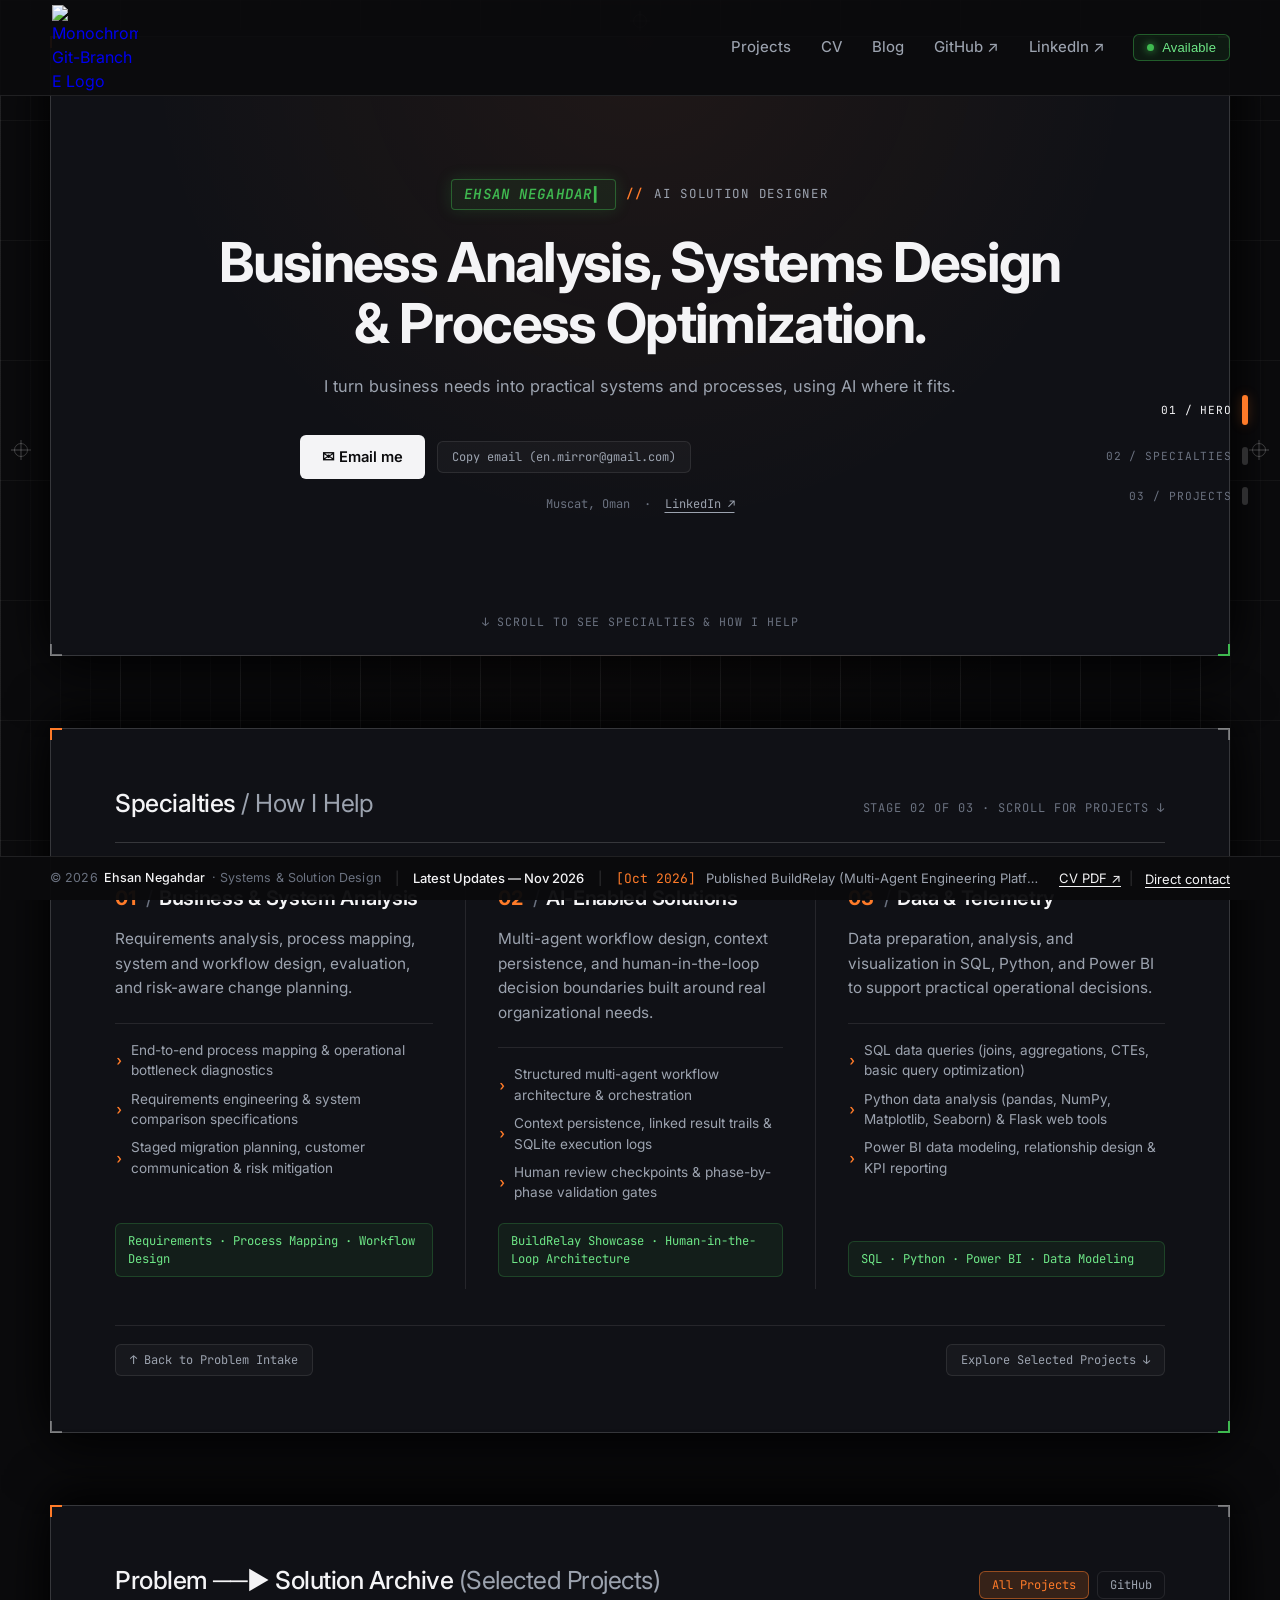
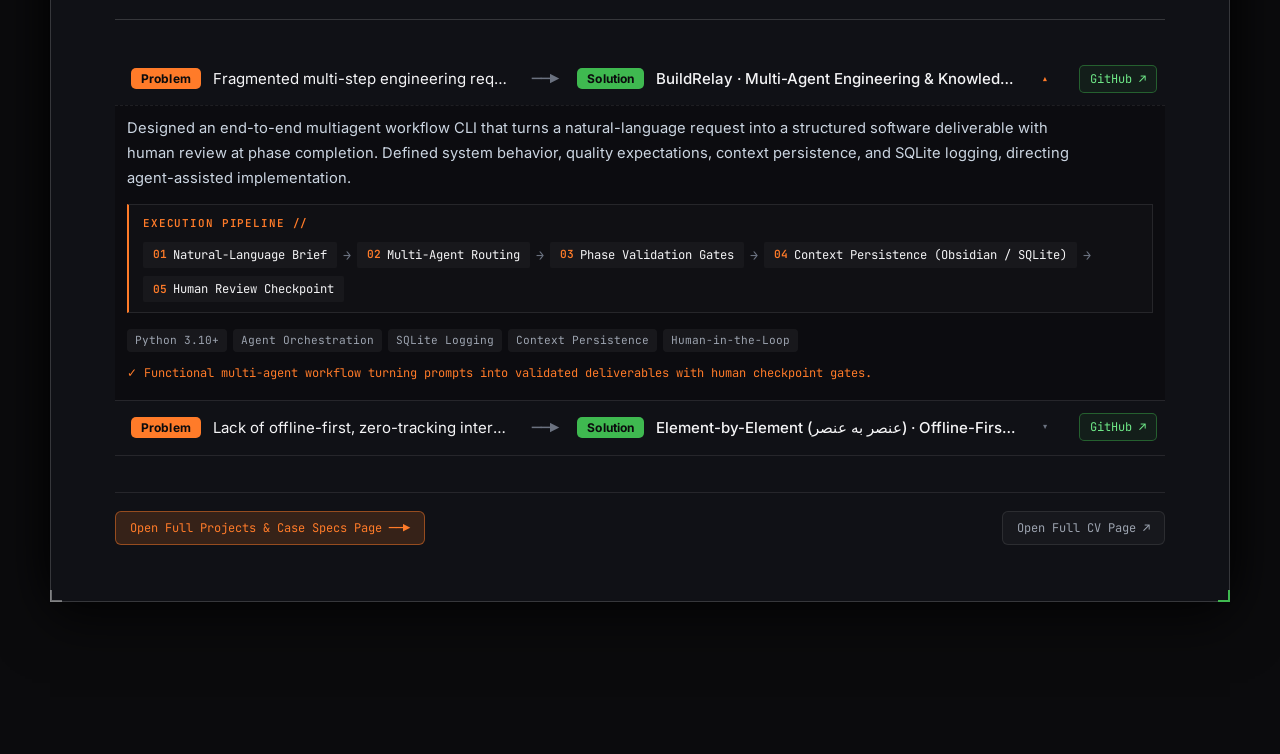
==== index.html @ ca670160 "updating some minor content" ====
<!DOCTYPE html>
<html lang="en">
  <head>
    <meta charset="UTF-8" />
    <meta name="viewport" content="width=device-width, initial-scale=1.0" />
    <title>Ehsan Negahdar — AI Solution Designer | Business Analysis, Systems Design &amp; Process Optimization</title>
    <meta
      name="description"
      content="Portfolio of Ehsan Negahdar — AI Solution Designer: Business Analysis, Systems Design &amp; Process Optimization. I turn business needs into practical systems and processes, using AI where it fits."
    />
    <meta name="author" content="Ehsan Negahdar" />
    <meta name="theme-color" content="#0b0b0d" />

    <!-- Open Graph / Facebook -->
    <meta property="og:type" content="website" />
    <meta property="og:title" content="Ehsan Negahdar — AI Solution Designer" />
    <meta
      property="og:description"
      content="I turn business needs into practical systems and processes, using AI where it fits."
    />
    <meta property="og:image" content="./assets/logo-git-e.svg" />

    <!-- Twitter Card -->
    <meta name="twitter:card" content="summary" />
    <meta name="twitter:title" content="Ehsan Negahdar — AI Solution Designer" />
    <meta
      name="twitter:description"
      content="I turn business needs into practical systems and processes, using AI where it fits."
    />
    <meta name="twitter:image" content="./assets/logo-git-e.svg" />

    <link rel="icon" type="image/svg+xml" href="./assets/logo-git-e.svg" />
    <link rel="preconnect" href="https://fonts.googleapis.com" />
    <link rel="preconnect" href="https://fonts.gstatic.com" crossorigin />
    <link
      href="https://fonts.googleapis.com/css2?family=Inter:wght@400;450;500;600;700&family=JetBrains+Mono:ital,wght@0,400;0,500;0,600;1,500;1,600;1,700&display=swap"
      rel="stylesheet"
    />
    <link rel="stylesheet" href="./styles/main.css" />
  </head>
  <body data-page="home">
    <!-- Accessibility Skip to Main Content Link -->
    <a href="#main-content" class="skip-to-content">Skip to main content</a>

    <!-- Full-Viewport Architectural Gray Vertical Stripes & Blueprint Grid -->
    <div class="ambient-grid" aria-hidden="true">
      <div class="crosshair-mark ch-top" aria-hidden="true"></div>
      <div class="crosshair-mark ch-left" aria-hidden="true"></div>
      <div class="crosshair-mark ch-right" aria-hidden="true"></div>
      <div class="crosshair-mark ch-bottom" aria-hidden="true"></div>
    </div>

    <!-- ====================================================================
         PERSISTENT MINIMAL TOP HEADER (1.5x Monochrome Git-Branch E Logo)
         ==================================================================== -->
    <header class="site-header">
      <div class="header-inner">
        <a
          href="./index.html"
          class="brand-logo-btn"
          aria-label="Home — Ehsan Negahdar"
          title="Home"
        >
          <img
            src="./assets/logo-git-e.svg"
            alt="Monochrome Git-Branch E Logo"
            class="brand-logo-svg"
          />
        </a>

        <button
          type="button"
          class="mobile-nav-toggle"
          id="mobile-nav-toggle"
          aria-expanded="false"
          aria-controls="site-header-nav"
          aria-label="Toggle navigation menu"
        >
          <span class="hamburger-bar"></span>
          <span class="hamburger-bar"></span>
          <span class="hamburger-bar"></span>
        </button>

        <nav class="header-nav" id="site-header-nav" aria-label="Primary Navigation">
          <a href="./projects.html" class="nav-link">Projects</a>
          <a href="./cv.html" class="nav-link">CV</a>
          <a href="./blog.html" class="nav-link">Blog</a>
          <a
            href="https://github.com/Dutch-panda"
            target="_blank"
            rel="noopener noreferrer"
            class="nav-link"
          >
            GitHub ↗
          </a>
          <a
            href="https://www.linkedin.com/in/ehsan-negahdar/"
            target="_blank"
            rel="noopener noreferrer"
            class="nav-link"
          >
            LinkedIn ↗
          </a>
          <button
            type="button"
            class="availability-pill"
            data-goto-stage="0"
            title="Click to send a direct problem brief"
          >
            <span class="status-dot" aria-hidden="true"></span>
            <span>Available</span>
          </button>
        </nav>
      </div>
    </header>

    <!-- ====================================================================
         RIGHT-HAND STAGE NAVIGATION RAIL (01 · 02 · 03)
         ==================================================================== -->
    <aside class="stage-rail" aria-label="Section Stage Indicator">
      <button type="button" class="rail-dot active" aria-label="Stage 01: Hero">
        <span class="rail-dot-label">01 / HERO</span>
        <span class="rail-dot-bar"></span>
      </button>
      <button type="button" class="rail-dot" aria-label="Stage 02: Specialties">
        <span class="rail-dot-label">02 / SPECIALTIES</span>
        <span class="rail-dot-bar"></span>
      </button>
      <button type="button" class="rail-dot" aria-label="Stage 03: Archive">
        <span class="rail-dot-label">03 / PROJECTS</span>
        <span class="rail-dot-bar"></span>
      </button>
    </aside>

    <!-- ====================================================================
         DYNAMIC SCROLL-REPLACED STAGE DECK
         ==================================================================== -->
    <main class="stage-viewport" id="main-content">
      <!-- STAGE 01: COMPLETE CENTERED HERO BOX -->
      <section class="stage-section" id="stage-hero" aria-label="Hero">
        <div class="stage-box hero-box">
          <span class="box-corner-bl" aria-hidden="true"></span>
          <span class="box-corner-br" aria-hidden="true"></span>

          <div class="hero-kicker">
            <span
              class="hero-name-badge"
              id="hero-name-badge"
              data-text="EHSAN NEGAHDAR"
              aria-label="Ehsan Negahdar"
            ><span class="typed-name"></span><span class="typed-cursor" aria-hidden="true">▍</span></span>
            <span class="slash-accent">//</span>
            <span>AI SOLUTION DESIGNER</span>
          </div>

          <h1 class="hero-headline">
            Business Analysis, Systems Design<br />
            &amp; Process Optimization.
          </h1>

          <p class="hero-subheadline">
            I turn business needs into practical systems and processes, using AI where it fits.
          </p>

          <div class="problem-form-wrap">
            <div class="hero-contact-row">
              <a
                href="mailto:en.mirror@gmail.com?subject=Inquiry%20%E2%80%94%20Ehsan%20Negahdar"
                class="problem-send-btn hero-email-btn"
              >
                ✉ Email me
              </a>
              <button type="button" class="stage-step-btn" data-copy-email>
                Copy email (en.mirror@gmail.com)
              </button>
            </div>
            <div class="hero-quick-meta">
              <span>Muscat, Oman</span>
              <span>·</span>
              <a
                href="https://www.linkedin.com/in/ehsan-negahdar/"
                target="_blank"
                rel="noopener noreferrer"
                class="copy-email-btn"
              >
                LinkedIn ↗
              </a>
            </div>
          </div>

          <button type="button" class="scroll-cue-btn" data-goto-stage="1">
            <span>↓ Scroll to see Specialties &amp; How I Help</span>
          </button>
        </div>
      </section>

      <!-- STAGE 02: SPECIALTIES / HOW I HELP -->
      <section
        class="stage-section"
        id="stage-specialties"
        aria-label="Specialties and How I Help"
      >
        <div class="stage-box">
          <span class="box-corner-bl" aria-hidden="true"></span>
          <span class="box-corner-br" aria-hidden="true"></span>

          <div class="section-header-row">
            <h2 class="section-title">Specialties <span>/ How I Help</span></h2>
            <span class="section-step-badge">STAGE 02 OF 03 · SCROLL FOR PROJECTS ↓</span>
          </div>

          <div id="specialties-grid" class="specialties-grid"></div>

          <div class="stage-nav-footer">
            <button type="button" class="stage-step-btn" data-goto-stage="0">
              ↑ Back to Problem Intake
            </button>
            <button type="button" class="stage-step-btn" data-goto-stage="2">
              Explore Selected Projects ↓
            </button>
          </div>
        </div>
      </section>

      <!-- STAGE 03: SELECTED PROBLEM -> SOLUTION ARCHIVE PREVIEW -->
      <section
        class="stage-section"
        id="stage-archive"
        aria-label="Problem to Solution Archive"
      >
        <div class="stage-box">
          <span class="box-corner-bl" aria-hidden="true"></span>
          <span class="box-corner-br" aria-hidden="true"></span>

          <div class="section-header-row">
            <h2 class="section-title">
              Problem ──▶ Solution Archive <span>(Selected Projects)</span>
            </h2>
            <div class="archive-filters" role="tablist" aria-label="Filter projects by origin">
              <button
                type="button"
                class="filter-chip active"
                role="tab"
                aria-selected="true"
                data-filter="all"
              >
                All Projects
              </button>
              <button
                type="button"
                class="filter-chip"
                role="tab"
                aria-selected="false"
                data-filter="github"
              >
                GitHub
              </button>
            </div>
          </div>

          <div id="archive-list" class="archive-list">
            <noscript>
              <div class="archive-row expanded" style="padding: 16px;">
                <p style="color: var(--text-secondary); margin-bottom: 12px;">
                  JavaScript is disabled. Explore repositories directly on
                  <a href="https://github.com/Dutch-panda" class="inline-accent-link">GitHub (Dutch-panda)</a> or view the full case specs on the
                  <a href="./projects.html" class="inline-accent-link">Projects Page</a>.
                </p>
                <p style="color: var(--text-muted); font-size: 0.85rem;">
                  Featured: <strong>BuildRelay</strong> (Multi-Agent Engineering Platform) &amp; <strong>Periodic Table Practice</strong> (Offline-First Companion).
                </p>
              </div>
            </noscript>
          </div>

          <div class="stage-nav-footer">
            <a href="./projects.html" class="stage-step-btn cta-link-btn">
              Open Full Projects &amp; Case Specs Page ──▶
            </a>
            <a href="./cv.html" class="stage-step-btn">
              Open Full CV Page ↗
            </a>
          </div>
        </div>
      </section>
    </main>

    <!-- ====================================================================
         PERSISTENT BOTTOM STATUS & UPDATES TICKER
         ==================================================================== -->
    <footer class="site-footer">
      <div class="footer-inner">
        <div class="footer-left">
          <span class="footer-owner-credit">© 2026 <strong class="footer-owner-name">Ehsan Negahdar</strong> · Systems &amp; Solution Design</span>
          <span class="footer-sep">|</span>
          <span class="footer-label">Latest Updates — Nov 2026</span>
          <span class="footer-sep">|</span>
          <button
            type="button"
            id="footer-dispatch-btn"
            class="footer-dispatch-btn"
            title="Click to cycle recent dispatches"
          ></button>
        </div>

        <div class="footer-right">
          <a
            href="./assets/Ehsan-Negahdar-CV.pdf"
            target="_blank"
            rel="noopener noreferrer"
            class="footer-contact-trigger"
          >
            CV PDF ↗
          </a>
          <span class="footer-sep">|</span>
          <button type="button" class="footer-contact-trigger" data-copy-email>
            Direct contact
          </button>
        </div>
      </div>
    </footer>

    <!-- Toast Notification -->
    <div id="toast-banner" class="toast-banner" role="status" aria-live="polite"></div>

    <script src="./scripts/data.js"></script>
    <script src="./scripts/app.js"></script>
  </body>
</html>
---- styles/main.css ----
:root {
  /* Carbon / VS Code Dark+ Inspired Palette */
  --bg-canvas: #0b0b0d;
  --bg-surface: #111216;
  --bg-surface-elevated: #16181e;
  --bg-box: rgba(15, 16, 20, 0.92);

  --text-primary: #f4f4f6;
  --text-secondary: #9ca3af;
  --text-muted: #6b7280;

  /* VS Code Semantic Accents: Bright Orange (Problem/Action) & Emerald Green (Solution/Status) */
  --accent-orange: #ff7b29;
  --accent-orange-soft: rgba(255, 123, 41, 0.16);
  --accent-orange-border: rgba(255, 123, 41, 0.48);
  --accent-orange-glow: rgba(255, 123, 41, 0.28);

  --accent-green: #3fb950;
  --accent-green-soft: rgba(63, 185, 80, 0.15);
  --accent-green-border: rgba(63, 185, 80, 0.42);

  --border-hairline: rgba(255, 255, 255, 0.09);
  --border-strong: rgba(255, 255, 255, 0.16);

  --font-sans: 'Inter', -apple-system, BlinkMacSystemFont, 'Segoe UI', Roboto, sans-serif;
  --font-mono: 'JetBrains Mono', 'SF Mono', 'Fira Code', monospace;

  --header-h: 96px;
  --footer-h: 44px;
  --max-w: 1180px;
}

*,
*::before,
*::after {
  box-sizing: border-box;
  margin: 0;
  padding: 0;
}

/* Accessibility: Skip to Content Link */
.skip-to-content {
  position: fixed;
  top: -9999px;
  left: 16px;
  background: var(--accent-orange);
  color: #0b0b0d;
  font-family: var(--font-sans);
  font-size: 0.875rem;
  font-weight: 600;
  padding: 10px 18px;
  border-radius: 6px;
  text-decoration: none;
  z-index: 99999;
  box-shadow: 0 4px 16px rgba(255, 123, 41, 0.4);
  transition: top 180ms ease;
}

.skip-to-content:focus {
  top: 16px;
  outline: 2px solid #ffffff !important;
  outline-offset: 2px;
}

/* Accessibility: Global High-Contrast Focus Visible */
:focus-visible {
  outline: 2px solid var(--accent-orange) !important;
  outline-offset: 3px !important;
}

html {
  width: 100%;
  background-color: var(--bg-canvas);
  color: var(--text-primary);
  font-family: var(--font-sans);
  font-size: 16px;
  line-height: 1.5;
  scroll-behavior: smooth;
  overflow-x: hidden;
  -webkit-font-smoothing: antialiased;
}

body {
  width: 100%;
  min-height: 100vh;
  background-color: var(--bg-canvas);
  color: var(--text-primary);
  overflow-x: hidden;
  overflow-y: auto;
}

::selection {
  background: var(--accent-orange-soft);
  color: var(--text-primary);
}

/* ==========================================================================
   MAIN BACKGROUND: CRISP GRAY ARCHITECTURAL STRIPES & BLUEPRINT GRID
   ========================================================================== */
.ambient-grid {
  position: fixed;
  inset: 0;
  pointer-events: none;
  z-index: 0;
  transform: translateZ(0);
  background-color: var(--bg-canvas);
  background-image:
    repeating-linear-gradient(
      90deg,
      rgba(255, 255, 255, 0.075) 0px,
      rgba(255, 255, 255, 0.075) 1px,
      transparent 1px,
      transparent 120px
    ),
    repeating-linear-gradient(
      90deg,
      rgba(255, 255, 255, 0.025) 0px,
      rgba(255, 255, 255, 0.025) 1px,
      transparent 1px,
      transparent 30px
    ),
    repeating-linear-gradient(
      180deg,
      rgba(255, 255, 255, 0.045) 0px,
      rgba(255, 255, 255, 0.045) 1px,
      transparent 1px,
      transparent 120px
    ),
    radial-gradient(circle at 50% 20%, rgba(255, 123, 41, 0.05), transparent 65%);
}

/* Subtle Architectural Registration Crosshairs (⊕) on the outer canvas margin */
.crosshair-mark {
  position: absolute;
  width: 14px;
  height: 14px;
  border: 1px solid rgba(255, 255, 255, 0.22);
  border-radius: 50%;
}

.crosshair-mark::before,
.crosshair-mark::after {
  content: "";
  position: absolute;
  background: rgba(255, 255, 255, 0.28);
}

.crosshair-mark::before {
  top: 50%;
  left: -4px;
  right: -4px;
  height: 1px;
  transform: translateY(-50%);
}

.crosshair-mark::after {
  left: 50%;
  top: -4px;
  bottom: -4px;
  width: 1px;
  transform: translateX(-50%);
}

.ch-top {
  top: 14px;
  left: 50%;
  transform: translateX(-50%);
}

.ch-bottom {
  bottom: 54px;
  left: 50%;
  transform: translateX(-50%);
}

.ch-left {
  left: 14px;
  top: 50%;
  transform: translateY(-50%);
}

.ch-right {
  right: 14px;
  top: 50%;
  transform: translateY(-50%);
}

/* ==========================================================================
   TOP MINIMAL HEADER
   ========================================================================== */
.site-header {
  position: fixed;
  top: 0;
  left: 0;
  right: 0;
  height: var(--header-h);
  z-index: 50;
  display: flex;
  align-items: center;
  justify-content: center;
  padding: 0 32px;
  background: rgba(11, 11, 13, 0.94);
  border-bottom: 1px solid var(--border-hairline);
}

.header-inner {
  width: 100%;
  max-width: var(--max-w);
  display: flex;
  align-items: center;
  justify-content: space-between;
}

/* Standalone System Architecture Pyramid Logo (~60% larger than previous 54px mark) */
.brand-logo-btn {
  background: transparent;
  border: none;
  cursor: pointer;
  display: inline-flex;
  align-items: center;
  justify-content: center;
  padding: 2px;
  border-radius: 8px;
  text-decoration: none;
  transition: transform 220ms ease, opacity 220ms ease;
}

.brand-logo-btn:hover {
  transform: translateY(-1px) scale(1.03);
}

.brand-logo-btn:focus-visible {
  outline: 1px solid var(--accent-orange);
}

.brand-logo-svg {
  width: 86px; /* ~60% larger than 54px */
  height: 86px;
  display: block;
}

/* Accessible Mobile Navigation Toggle Button */
.mobile-nav-toggle {
  display: none;
  width: 44px;
  height: 44px;
  background: rgba(255, 255, 255, 0.04);
  border: 1px solid var(--border-strong);
  border-radius: 8px;
  cursor: pointer;
  padding: 0;
  align-items: center;
  justify-content: center;
  flex-direction: column;
  gap: 5px;
  color: var(--text-primary);
  transition: background 180ms ease, border-color 180ms ease;
  z-index: 60;
}

.mobile-nav-toggle:hover {
  background: rgba(255, 255, 255, 0.08);
  border-color: var(--accent-orange);
}

.hamburger-bar {
  display: block;
  width: 20px;
  height: 2px;
  background-color: currentColor;
  border-radius: 2px;
  transition: transform 220ms ease, opacity 220ms ease;
}

.mobile-nav-toggle[aria-expanded="true"] .hamburger-bar:nth-child(1) {
  transform: translateY(7px) rotate(45deg);
}

.mobile-nav-toggle[aria-expanded="true"] .hamburger-bar:nth-child(2) {
  opacity: 0;
  transform: scaleX(0);
}

.mobile-nav-toggle[aria-expanded="true"] .hamburger-bar:nth-child(3) {
  transform: translateY(-7px) rotate(-45deg);
}

.header-nav {
  display: flex;
  align-items: center;
  gap: 26px;
}

.nav-link {
  background: none;
  border: none;
  color: var(--text-secondary);
  font-family: var(--font-sans);
  font-size: 0.9375rem;
  font-weight: 450;
  text-decoration: none;
  cursor: pointer;
  transition: color 180ms ease;
  padding: 4px 2px;
  position: relative;
}

.nav-link:hover,
.nav-link.active {
  color: var(--text-primary);
}

.nav-link.active::after {
  content: "";
  position: absolute;
  left: 0;
  right: 0;
  bottom: -4px;
  height: 1.5px;
  background: var(--accent-orange);
}

.availability-pill {
  display: inline-flex;
  align-items: center;
  gap: 8px;
  padding: 5px 13px;
  border-radius: 6px;
  background: rgba(63, 185, 80, 0.09);
  border: 1px solid var(--accent-green-border);
  color: #6ee787;
  font-size: 0.8125rem;
  font-weight: 500;
  letter-spacing: 0.01em;
  text-decoration: none;
  cursor: pointer;
  transition: background 180ms ease, border-color 180ms ease;
}

.availability-pill:hover {
  background: rgba(63, 185, 80, 0.16);
}

.status-dot {
  width: 7px;
  height: 7px;
  border-radius: 50%;
  background: var(--accent-green);
  box-shadow: 0 0 8px var(--accent-green);
}

/* ==========================================================================
   RIGHT-HAND STAGE PROGRESS RAIL (HOME PAGE)
   ========================================================================== */
.stage-rail {
  position: fixed;
  right: 28px;
  top: 50%;
  transform: translateY(-50%);
  z-index: 45;
  display: flex;
  flex-direction: column;
  gap: 14px;
}

.rail-dot {
  background: transparent;
  border: none;
  cursor: pointer;
  display: flex;
  align-items: center;
  justify-content: flex-end;
  gap: 10px;
  padding: 4px;
  color: var(--text-muted);
  font-family: var(--font-mono);
  font-size: 0.7rem;
  letter-spacing: 0.08em;
  transition: color 220ms ease;
}

.rail-dot-label {
  opacity: 0;
  transform: translateX(6px);
  transition: opacity 220ms ease, transform 220ms ease;
  pointer-events: none;
}

.rail-dot:hover .rail-dot-label,
.rail-dot.active .rail-dot-label {
  opacity: 1;
  transform: translateX(0);
}

.rail-dot-bar {
  width: 6px;
  height: 18px;
  border-radius: 3px;
  background: rgba(255, 255, 255, 0.16);
  transition: height 260ms ease, background 260ms ease, box-shadow 260ms ease;
}

.rail-dot.active {
  color: var(--text-primary);
}

.rail-dot.active .rail-dot-bar {
  height: 30px;
  background: var(--accent-orange);
  box-shadow: 0 0 12px var(--accent-orange-glow);
}

/* ==========================================================================
   STICKY-STACK STAGE DECK (HOME PAGE)
   ========================================================================== */
.stage-viewport {
  position: relative;
  width: 100%;
  z-index: 10;
  padding-bottom: calc(var(--footer-h) + 8vh);
}

.stage-section {
  position: relative;
  min-height: auto;
  display: flex;
  align-items: center;
  justify-content: center;
  padding: 36px 32px;
  scroll-margin-top: calc(var(--header-h) + 12px);
}

#stage-hero {
  z-index: 10;
}

#stage-specialties {
  z-index: 20;
  margin-top: 0;
}

#stage-archive {
  z-index: 30;
  margin-top: 0;
}

/* ==========================================================================
   ARCHITECTURAL BOX FRAME (SOLID, CLEAN & EASY TO READ — NO INNER STRIPES)
   ========================================================================== */
.stage-box {
  position: relative;
  width: 100%;
  max-width: var(--max-w);
  background-color: #101116;
  background-image: none;
  border: 1px solid var(--border-strong);
  padding: 56px 64px;
  box-shadow: 0 -16px 40px rgba(0, 0, 0, 0.78), 0 20px 50px rgba(0, 0, 0, 0.6);
  will-change: transform, opacity;
  transform: translate3d(0, 0, 0);
  backface-visibility: hidden;
}

.stage-box::before,
.stage-box::after,
.box-corner-bl,
.box-corner-br {
  content: "";
  position: absolute;
  width: 12px;
  height: 12px;
  pointer-events: none;
}

.stage-box::before {
  top: -1px;
  left: -1px;
  border-top: 2px solid var(--accent-orange);
  border-left: 2px solid var(--accent-orange);
}

.stage-box::after {
  top: -1px;
  right: -1px;
  border-top: 2px solid rgba(255, 255, 255, 0.38);
  border-right: 2px solid rgba(255, 255, 255, 0.38);
}

.box-corner-bl {
  bottom: -1px;
  left: -1px;
  border-bottom: 2px solid rgba(255, 255, 255, 0.38);
  border-left: 2px solid rgba(255, 255, 255, 0.38);
}

.box-corner-br {
  bottom: -1px;
  right: -1px;
  border-bottom: 2px solid var(--accent-green);
  border-right: 2px solid var(--accent-green);
}

/* ==========================================================================
   STAGE 01: COMPLETE CENTERED HERO BOX (CLEAN SOLID SURFACE)
   ========================================================================== */
.hero-box {
  min-height: min(72vh, 620px);
  display: flex;
  flex-direction: column;
  align-items: center;
  justify-content: center;
  text-align: center;
  background-color: #101116;
  background-image: radial-gradient(circle at 50% 0%, rgba(255, 123, 41, 0.065), transparent 58%);
}

.hero-kicker {
  font-family: var(--font-mono);
  font-size: 0.78rem;
  letter-spacing: 0.14em;
  text-transform: uppercase;
  color: var(--text-secondary);
  margin-bottom: 22px;
  display: inline-flex;
  align-items: center;
  justify-content: center;
  flex-wrap: wrap;
  gap: 10px;
}

.hero-name-badge {
  font-family: var(--font-mono);
  font-size: 0.88rem;
  color: var(--accent-green);
  font-weight: 600;
  font-style: italic;
  letter-spacing: 0.08em;
  background: rgba(63, 185, 80, 0.08);
  padding: 4px 12px;
  border-radius: 4px;
  border: 1px solid rgba(63, 185, 80, 0.42);
  box-shadow: 0 0 16px rgba(63, 185, 80, 0.18);
  display: inline-flex;
  align-items: center;
  justify-content: flex-start;
  min-width: 165px;
  min-height: 30px;
  vertical-align: middle;
}

.hero-name-badge .typed-name {
  color: var(--accent-green);
  font-style: italic;
  white-space: nowrap;
}

.hero-name-badge .typed-cursor {
  display: inline-block;
  font-style: normal;
  color: var(--accent-green);
  margin-left: 2px;
  font-weight: 400;
  font-size: 0.9em;
  animation: term-cursor-blink 1s step-end infinite;
}

@keyframes term-cursor-blink {
  0%, 100% { opacity: 1; }
  50% { opacity: 0; }
}

.hero-kicker .slash-accent {
  color: var(--accent-orange);
  font-weight: 600;
}

.hero-headline {
  font-size: clamp(2.25rem, 4.3vw, 3.75rem);
  font-weight: 700;
  letter-spacing: -0.03em;
  line-height: 1.12;
  color: var(--text-primary);
  max-width: 860px;
  margin-bottom: 18px;
}

.hero-subheadline {
  font-size: 1.02rem;
  color: var(--text-secondary);
  max-width: 640px;
  margin-bottom: 36px;
  line-height: 1.6;
}

/* Centered Problem Submission Form with VS Code Orange Glow (Modern Architectural Shape) */
.problem-form-wrap {
  width: 100%;
  max-width: 680px;
  margin: 0 auto;
}

.problem-bar {
  display: flex;
  align-items: center;
  width: 100%;
  background: rgba(13, 15, 20, 0.96);
  border: 1px solid var(--accent-orange-border);
  border-radius: 8px;
  padding: 6px 6px 6px 14px;
  box-shadow:
    0 0 24px rgba(255, 123, 41, 0.16),
    inset 0 1px 0 rgba(255, 255, 255, 0.05);
  transition: box-shadow 220ms ease, border-color 220ms ease, transform 220ms ease;
  gap: 10px;
}

.problem-bar:focus-within {
  border-color: var(--accent-orange);
  box-shadow:
    0 0 32px rgba(255, 123, 41, 0.28),
    inset 0 1px 0 rgba(255, 255, 255, 0.08);
  transform: translateY(-1px);
}

.problem-inputs-group {
  display: flex;
  align-items: center;
  flex: 1;
  min-width: 0;
  gap: 10px;
}

.problem-field-email {
  flex: 0 0 210px;
  min-width: 0;
  border-right: 1px solid var(--border-hairline);
  padding-right: 10px;
}

.problem-field-note {
  flex: 1;
  min-width: 0;
}

.problem-input {
  width: 100%;
  background: transparent;
  border: none;
  color: var(--text-primary);
  font-family: var(--font-sans);
  font-size: 0.92rem;
  outline: none;
  padding: 6px 0;
}

.problem-input::placeholder {
  color: #94a3b8;
  opacity: 1;
  transition: color 180ms ease;
}

.problem-input:focus::placeholder {
  color: #64748b;
}

.problem-send-btn {
  background: #f4f4f6;
  color: #0b0b0d;
  border: none;
  border-radius: 6px;
  padding: 10px 22px;
  font-family: var(--font-sans);
  font-size: 0.92rem;
  font-weight: 600;
  cursor: pointer;
  white-space: nowrap;
  flex-shrink: 0;
  min-height: 42px;
  display: inline-flex;
  align-items: center;
  justify-content: center;
  transition: background 180ms ease, transform 180ms ease, box-shadow 180ms ease;
}

.problem-send-btn:hover:not(:disabled) {
  background: #ffffff;
  box-shadow: 0 0 16px rgba(255, 255, 255, 0.35);
  transform: translateY(-1px);
}

.problem-send-btn:disabled {
  opacity: 0.6;
  cursor: not-allowed;
}

/* Feedback & Fallback Banner */
.problem-form-feedback {
  margin-top: 14px;
  width: 100%;
}

.feedback-success {
  display: inline-block;
  color: #6ee787;
  font-family: var(--font-mono);
  font-size: 0.84rem;
  background: rgba(63, 185, 80, 0.12);
  border: 1px solid var(--accent-green-border);
  padding: 8px 16px;
  border-radius: 8px;
}

.feedback-fallback-banner {
  background: rgba(255, 123, 41, 0.08);
  border: 1px solid var(--accent-orange-border);
  border-radius: 10px;
  padding: 14px 16px;
  text-align: left;
}

.feedback-text.warning {
  color: #ffa463;
  font-size: 0.88rem;
  font-weight: 500;
  margin-bottom: 10px;
}

.feedback-actions {
  display: flex;
  flex-wrap: wrap;
  gap: 8px;
}

.feedback-btn {
  background: rgba(255, 255, 255, 0.06);
  border: 1px solid var(--border-strong);
  color: var(--text-primary);
  font-family: var(--font-mono);
  font-size: 0.8rem;
  padding: 8px 14px;
  border-radius: 6px;
  cursor: pointer;
  text-decoration: none;
  display: inline-flex;
  align-items: center;
  gap: 6px;
  transition: background 180ms ease, border-color 180ms ease;
  min-height: 40px;
}

.feedback-btn:hover {
  background: rgba(255, 255, 255, 0.12);
  border-color: var(--accent-orange);
}

.hero-quick-meta {
  margin-top: 16px;
  display: flex;
  align-items: center;
  justify-content: center;
  flex-wrap: wrap;
  gap: 14px;
  font-family: var(--font-mono);
  font-size: 0.75rem;
  color: var(--text-muted);
}

.copy-email-btn {
  background: none;
  border: none;
  color: var(--text-secondary);
  font-family: var(--font-mono);
  font-size: 0.75rem;
  cursor: pointer;
  text-decoration: underline;
  text-underline-offset: 4px;
  transition: color 180ms ease;
}

.copy-email-btn:hover {
  color: var(--accent-orange);
}

/* Scroll Cue at bottom of Hero Box */
.scroll-cue-btn {
  position: absolute;
  bottom: 20px;
  left: 50%;
  transform: translateX(-50%);
  background: none;
  border: none;
  color: var(--text-muted);
  font-family: var(--font-mono);
  font-size: 0.72rem;
  letter-spacing: 0.08em;
  text-transform: uppercase;
  cursor: pointer;
  display: inline-flex;
  align-items: center;
  gap: 8px;
  padding: 6px 12px;
  transition: color 180ms ease, transform 180ms ease;
}

.scroll-cue-btn:hover {
  color: var(--text-primary);
  transform: translateX(-50%) translateY(2px);
}

/* ==========================================================================
   STAGE 02: SPECIALTIES / HOW I HELP (ARCHITECTURAL 3-COLUMN MATRIX)
   ========================================================================== */
.section-header-row {
  display: flex;
  align-items: baseline;
  justify-content: space-between;
  padding-bottom: 20px;
  margin-bottom: 32px;
  border-bottom: 1px solid var(--border-strong);
}

.section-title {
  font-size: 1.55rem;
  font-weight: 500;
  letter-spacing: -0.02em;
  color: var(--text-primary);
}

.section-title span {
  color: var(--text-secondary);
  font-weight: 400;
}

.section-step-badge {
  font-family: var(--font-mono);
  font-size: 0.75rem;
  color: var(--text-muted);
  letter-spacing: 0.08em;
}

.specialties-grid {
  display: grid;
  grid-template-columns: repeat(3, 1fr);
  gap: 0;
}

.specialty-col {
  padding: 8px 32px 12px 32px;
  border-left: 1px solid var(--border-hairline);
  display: flex;
  flex-direction: column;
  justify-content: space-between;
  transition: background 220ms ease;
}

.specialty-col:first-child {
  padding-left: 0;
  border-left: none;
}

.specialty-col:last-child {
  padding-right: 0;
}

.specialty-heading {
  font-size: 1.25rem;
  font-weight: 600;
  letter-spacing: -0.015em;
  margin-bottom: 14px;
  color: var(--text-primary);
}

.specialty-index {
  color: var(--accent-orange);
  font-weight: 700;
  margin-right: 6px;
}

.specialty-slash {
  color: var(--text-muted);
  font-weight: 400;
  margin-right: 6px;
}

.specialty-summary {
  color: var(--text-secondary);
  font-size: 0.96rem;
  line-height: 1.6;
  margin-bottom: 22px;
}

.specialty-deliverables {
  list-style: none;
  border-top: 1px solid var(--border-hairline);
  padding-top: 16px;
  margin-bottom: 20px;
  display: flex;
  flex-direction: column;
  gap: 8px;
}

.specialty-deliverables li {
  font-size: 0.85rem;
  color: var(--text-secondary);
  display: flex;
  align-items: center;
  gap: 8px;
}

.specialty-deliverables li::before {
  content: "›";
  color: var(--accent-orange);
  font-family: var(--font-mono);
  font-weight: 700;
}

.specialty-metric {
  font-family: var(--font-mono);
  font-size: 0.76rem;
  color: #6ee787;
  background: rgba(63, 185, 80, 0.08);
  border: 1px solid rgba(63, 185, 80, 0.25);
  padding: 8px 12px;
  border-radius: 6px;
}

.stage-nav-footer {
  margin-top: 36px;
  padding-top: 18px;
  border-top: 1px solid var(--border-hairline);
  display: flex;
  align-items: center;
  justify-content: space-between;
}

.stage-step-btn {
  background: rgba(255, 255, 255, 0.03);
  border: 1px solid var(--border-hairline);
  color: var(--text-secondary);
  font-family: var(--font-mono);
  font-size: 0.75rem;
  padding: 7px 14px;
  border-radius: 6px;
  text-decoration: none;
  cursor: pointer;
  transition: all 180ms ease;
  display: inline-flex;
  align-items: center;
  gap: 6px;
}

.stage-step-btn:hover {
  color: var(--text-primary);
  border-color: var(--border-strong);
  background: rgba(255, 255, 255, 0.07);
}

.stage-step-btn.cta-link-btn {
  border-color: var(--accent-orange-border);
  color: var(--accent-orange);
  background: var(--accent-orange-soft);
}

.stage-step-btn.cta-link-btn:hover {
  color: #ffffff;
  background: rgba(255, 123, 41, 0.28);
}

/* ==========================================================================
   STAGE 03: PROBLEM -> SOLUTION ARCHIVE (HOME PAGE PREVIEW)
   ========================================================================== */
.archive-filters {
  display: flex;
  align-items: center;
  gap: 8px;
}

.filter-chip {
  background: transparent;
  border: 1px solid var(--border-hairline);
  color: var(--text-secondary);
  font-family: var(--font-mono);
  font-size: 0.75rem;
  padding: 5px 12px;
  border-radius: 6px;
  cursor: pointer;
  transition: all 180ms ease;
}

.filter-chip:hover {
  color: var(--text-primary);
  border-color: var(--border-strong);
}

.filter-chip.active {
  background: var(--accent-orange-soft);
  border-color: var(--accent-orange-border);
  color: var(--accent-orange);
}

.archive-list {
  display: flex;
  flex-direction: column;
}

.archive-row {
  border-bottom: 1px solid var(--border-hairline);
  transition: background 180ms ease;
}

.archive-row:hover {
  background: rgba(255, 255, 255, 0.02);
}

.archive-row-header {
  display: flex;
  align-items: center;
  justify-content: space-between;
  gap: 12px;
  padding: 10px 8px;
}

.archive-row-toggle {
  flex: 1;
  min-width: 0;
  background: none;
  border: none;
  color: inherit;
  font-family: inherit;
  text-align: left;
  padding: 6px 8px;
  border-radius: 6px;
  display: grid;
  grid-template-columns: minmax(240px, 1fr) 36px minmax(260px, 1.15fr) 28px;
  align-items: center;
  gap: 14px;
  cursor: pointer;
  transition: background 180ms ease;
}

.archive-row-toggle:hover {
  background: rgba(255, 255, 255, 0.03);
}

.archive-row-toggle:focus-visible {
  outline: 2px solid var(--accent-orange) !important;
  outline-offset: 2px;
}

.accordion-chevron {
  font-family: var(--font-mono);
  font-size: 0.85rem;
  color: var(--text-muted);
  text-align: center;
  transition: transform 220ms ease, color 220ms ease;
  user-select: none;
}

.archive-row.expanded .accordion-chevron {
  transform: rotate(180deg);
  color: var(--accent-orange);
}

.archive-row-main {
  width: 100%;
  background: none;
  border: none;
  color: inherit;
  font-family: inherit;
  text-align: left;
  padding: 15px 8px;
  display: grid;
  grid-template-columns: minmax(260px, 1fr) 36px minmax(280px, 1.15fr) auto;
  align-items: center;
  gap: 14px;
  cursor: pointer;
}

.problem-cell,
.solution-cell {
  display: flex;
  align-items: center;
  gap: 12px;
  min-width: 0;
}

.badge-problem {
  flex-shrink: 0;
  background: var(--accent-orange);
  color: #0b0b0d;
  font-size: 0.75rem;
  font-weight: 700;
  padding: 3px 10px;
  border-radius: 5px;
  letter-spacing: 0.01em;
}

.badge-solution {
  flex-shrink: 0;
  background: var(--accent-green);
  color: #0b0b0d;
  font-size: 0.75rem;
  font-weight: 700;
  padding: 3px 10px;
  border-radius: 5px;
  letter-spacing: 0.01em;
}

.problem-text {
  font-size: 0.94rem;
  color: var(--text-primary);
  white-space: nowrap;
  overflow: hidden;
  text-overflow: ellipsis;
}

.solution-text {
  font-size: 0.94rem;
  font-weight: 500;
  color: var(--text-primary);
  white-space: nowrap;
  overflow: hidden;
  text-overflow: ellipsis;
}

.arrow-divider {
  color: var(--text-muted);
  font-family: var(--font-mono);
  font-size: 0.95rem;
  text-align: center;
}

.provenance-tag {
  font-family: var(--font-mono);
  font-size: 0.75rem;
  padding: 4px 10px;
  border-radius: 5px;
  border: 1px solid var(--accent-green-border);
  color: #6ee787;
  background: rgba(63, 185, 80, 0.08);
  text-decoration: none;
  white-space: nowrap;
  transition: background 180ms ease;
}

.provenance-tag:hover {
  background: rgba(63, 185, 80, 0.2);
}

/* Expandable Project Detail Drawer (Smooth CSS Grid Accordion) */
.archive-row-drawer {
  display: grid;
  grid-template-rows: 0fr;
  transition: grid-template-rows 280ms cubic-bezier(0.16, 1, 0.3, 1), background-color 200ms ease, border-color 200ms ease;
  border-top: 1px dashed transparent;
  background: transparent;
  overflow: hidden;
}

.archive-row.expanded .archive-row-drawer {
  grid-template-rows: 1fr;
  border-top-color: rgba(255, 255, 255, 0.08);
  background: rgba(0, 0, 0, 0.28);
}

.archive-row-drawer-inner {
  min-height: 0;
  padding: 0 12px;
  opacity: 0;
  transform: translateY(-4px);
  transition: opacity 220ms ease, transform 240ms ease, padding 280ms cubic-bezier(0.16, 1, 0.3, 1);
}

.archive-row.expanded .archive-row-drawer-inner {
  opacity: 1;
  transform: translateY(0);
  padding: 10px 12px 18px 12px;
}

.drawer-desc {
  font-size: 0.92rem;
  color: #cbd5e1;
  margin-bottom: 12px;
  max-width: 105ch;
  line-height: 1.68;
}

.drawer-meta {
  display: flex;
  flex-wrap: wrap;
  align-items: center;
  justify-content: space-between;
  gap: 12px;
}

.drawer-stack {
  display: flex;
  flex-wrap: wrap;
  gap: 6px;
}

.stack-pill {
  font-family: var(--font-mono);
  font-size: 0.7rem;
  color: var(--text-secondary);
  background: rgba(255, 255, 255, 0.05);
  padding: 3px 8px;
  border-radius: 4px;
}

.drawer-outcome {
  font-family: var(--font-mono);
  font-size: 0.75rem;
  color: var(--accent-orange);
}

/* ==========================================================================
   DEDICATED SUBPAGES (cv.html, projects.html, blog.html)
   ========================================================================== */
.subpage-main {
  position: relative;
  z-index: 10;
  max-width: var(--max-w);
  margin: 0 auto;
  padding: calc(var(--header-h) + 32px) 32px calc(var(--footer-h) + 64px) 32px;
}

.subpage-ActionBar {
  display: flex;
  align-items: center;
  justify-content: space-between;
  flex-wrap: wrap;
  gap: 12px;
  margin-bottom: 24px;
}

.subpage-actions-right {
  display: flex;
  align-items: center;
  gap: 10px;
}

.drawer-action-btn {
  background: var(--accent-orange-soft);
  border: 1px solid var(--accent-orange-border);
  color: var(--accent-orange);
  font-family: var(--font-mono);
  font-size: 0.76rem;
  padding: 7px 14px;
  border-radius: 6px;
  cursor: pointer;
  transition: all 180ms ease;
}

.drawer-action-btn:hover {
  color: #ffffff;
  background: rgba(255, 123, 41, 0.28);
}

.subpage-header-box {
  padding: 40px 48px;
  margin-bottom: 28px;
}

.subpage-h1 {
  font-size: clamp(1.75rem, 3vw, 2.4rem);
  font-weight: 700;
  letter-spacing: -0.025em;
  color: var(--text-primary);
  margin-bottom: 10px;
}

.subpage-lead {
  font-size: 0.98rem;
  color: var(--text-secondary);
  max-width: 72ch;
  line-height: 1.65;
}

.inline-accent-link {
  color: var(--accent-green);
  text-decoration: none;
  border-bottom: 1px solid var(--accent-green-border);
}

.inline-accent-link:hover {
  color: #6ee787;
}

/* ---------- Dedicated Projects Page (projects.html) ---------- */
.projects-full-grid {
  display: flex;
  flex-direction: column;
  gap: 24px;
}

.project-case-card {
  padding: 36px 44px;
}

.project-case-top {
  display: flex;
  align-items: center;
  justify-content: space-between;
  flex-wrap: wrap;
  gap: 12px;
  padding-bottom: 18px;
  margin-bottom: 20px;
  border-bottom: 1px solid var(--border-hairline);
}

.project-case-meta {
  font-family: var(--font-mono);
  font-size: 0.76rem;
  color: var(--text-muted);
  display: flex;
  align-items: center;
  gap: 10px;
}

.project-ps-banner {
  display: grid;
  grid-template-columns: 1fr auto 1.15fr;
  align-items: center;
  gap: 18px;
  background: rgba(11, 11, 13, 0.65);
  border: 1px solid var(--border-hairline);
  padding: 16px 20px;
  margin-bottom: 22px;
}

.project-case-body {
  display: flex;
  flex-direction: column;
  gap: 22px;
  margin-bottom: 22px;
}

.project-case-overview-full {
  width: 100%;
}

.project-subhead {
  font-family: var(--font-mono);
  font-size: 0.72rem;
  text-transform: uppercase;
  letter-spacing: 0.08em;
  color: var(--accent-orange);
  margin-bottom: 10px;
}

.project-OverviewText {
  font-size: 0.96rem;
  color: #d1d5db;
  line-height: 1.72;
  max-width: 105ch;
}

.project-case-methodology-wrap {
  width: 100%;
}

.project-methodology-list {
  list-style: none;
  display: grid;
  grid-template-columns: repeat(auto-fit, minmax(320px, 1fr));
  gap: 10px 28px;
}

.project-methodology-list li {
  font-size: 0.88rem;
  color: var(--text-secondary);
  line-height: 1.55;
  display: flex;
  align-items: flex-start;
  gap: 8px;
}

.project-methodology-list li::before {
  content: "›";
  color: var(--accent-green);
  font-family: var(--font-mono);
  font-weight: 700;
}

/* Workflow Pipeline Strip (Projects page & Home drawer) */
.project-pipeline-wrap {
  margin: 18px 0 20px;
  padding: 14px 18px;
  background: rgba(18, 18, 22, 0.7);
  border: 1px solid var(--border-hairline);
  border-left: 2px solid var(--accent-orange);
}

.project-pipeline-wrap.home-pipeline {
  margin: 14px 0 16px;
  padding: 10px 14px;
}

.project-pipeline-label {
  font-family: var(--font-mono);
  font-size: 0.68rem;
  letter-spacing: 0.08em;
  text-transform: uppercase;
  color: var(--accent-orange);
  margin-bottom: 10px;
  font-weight: 600;
}

.project-pipeline-strip {
  display: flex;
  flex-wrap: wrap;
  align-items: center;
  gap: 8px 6px;
}

.pipeline-step {
  display: inline-flex;
  align-items: center;
  gap: 6px;
  font-family: var(--font-mono);
  font-size: 0.76rem;
  background: rgba(255, 255, 255, 0.035);
  border: 1px solid var(--border-default);
  padding: 4px 10px;
  color: var(--text-primary);
  border-radius: 2px;
}

.pipeline-step .step-num {
  color: var(--accent-orange);
  font-weight: 600;
  font-size: 0.7rem;
}

.pipeline-arrow {
  color: var(--text-muted);
  font-family: var(--font-mono);
  font-size: 0.85rem;
  user-select: none;
}

.project-case-footer {
  padding-top: 16px;
  border-top: 1px solid var(--border-hairline);
  display: flex;
  align-items: center;
  justify-content: space-between;
  flex-wrap: wrap;
  gap: 12px;
}

/* ---------- Dedicated CV Page (cv.html) ---------- */
.cv-standalone-box {
  padding: 0;
}

.cv-header {
  padding: 40px 48px 30px;
  border-bottom: 1px solid var(--border-strong);
}

.cv-name-row {
  display: flex;
  justify-content: space-between;
  align-items: flex-end;
  flex-wrap: wrap;
  gap: 16px;
}

.cv-name {
  font-size: 2.35rem;
  font-weight: 700;
  letter-spacing: -0.025em;
  color: var(--text-primary);
  margin: 0;
}

.cv-subtitle {
  font-family: var(--font-mono);
  font-size: 0.8rem;
  letter-spacing: 0.06em;
  text-transform: uppercase;
  color: var(--accent-orange);
  margin-top: 6px;
}

.cv-contact {
  font-family: var(--font-mono);
  font-size: 0.76rem;
  color: var(--text-secondary);
  text-align: right;
  line-height: 1.85;
}

.cv-contact a {
  color: var(--text-secondary);
  text-decoration: none;
  border-bottom: 1px solid var(--border-hairline);
  transition: color 180ms ease, border-color 180ms ease;
}

.cv-contact a:hover {
  color: var(--accent-green);
  border-color: var(--accent-green);
}

/* Signature 4-Column KPI Strip */
.cv-kpi-strip {
  display: grid;
  grid-template-columns: repeat(4, 1fr);
  gap: 1px;
  background: var(--border-strong);
  border: 1px solid var(--border-strong);
  margin-top: 28px;
}

.cv-kpi {
  background: #13151b;
  padding: 15px 18px;
}

.cv-kpi .num {
  font-family: var(--font-mono);
  font-size: 1.3rem;
  color: var(--accent-green);
  font-weight: 600;
}

.cv-kpi .label {
  font-size: 0.7rem;
  color: var(--text-secondary);
  text-transform: uppercase;
  letter-spacing: 0.04em;
  margin-top: 4px;
}

/* ==========================================================================
   CV CAREER & SKILLS ROADMAP COMPONENT (High-contrast, eye-friendly palette)
   ========================================================================== */
.cv-roadmap-wrap {
  margin-top: 28px;
  background: #141720;
  border: 1px solid #2b3240;
  border-radius: 8px;
  padding: 22px 24px 24px;
  position: relative;
  overflow: hidden;
}

.cv-roadmap-wrap::before {
  content: "";
  position: absolute;
  top: 0;
  left: 0;
  right: 0;
  height: 2px;
  background: linear-gradient(90deg, #ff7b29, #38bdf8 65%, rgba(56, 189, 248, 0.25) 100%);
  opacity: 0.95;
}

.cv-roadmap-header {
  display: flex;
  align-items: center;
  justify-content: space-between;
  flex-wrap: wrap;
  gap: 12px;
  padding-bottom: 16px;
  border-bottom: 1px solid rgba(255, 255, 255, 0.08);
  margin-bottom: 20px;
}

.roadmap-header-left {
  display: flex;
  align-items: baseline;
  flex-wrap: wrap;
  gap: 10px;
}

.roadmap-tag {
  font-family: var(--font-mono);
  font-size: 0.78rem;
  font-weight: 700;
  letter-spacing: 0.12em;
  color: #ff914d;
  text-transform: uppercase;
}

.roadmap-desc {
  font-size: 0.84rem;
  color: #cbd5e1;
}

.roadmap-legend {
  display: flex;
  align-items: center;
  gap: 14px;
  font-family: var(--font-mono);
  font-size: 0.72rem;
  color: #94a3b8;
}

.roadmap-legend .legend-item {
  display: inline-flex;
  align-items: center;
  gap: 6px;
}

.legend-dot {
  width: 7px;
  height: 7px;
  border-radius: 50%;
  display: inline-block;
}

.legend-dot.completed {
  background: #94a3b8;
}

.legend-dot.active {
  background: #38bdf8;
  box-shadow: 0 0 8px rgba(56, 189, 248, 0.7);
}

/* Roadmap Grid & Progression */
.cv-roadmap-track {
  display: grid;
  grid-template-columns: repeat(4, 1fr);
  gap: 14px;
  position: relative;
}

.roadmap-card {
  background: #1c212c;
  border: 1px solid #2e3748;
  border-radius: 6px;
  padding: 16px 14px 16px;
  display: flex;
  flex-direction: column;
  position: relative;
  transition: transform 180ms ease, border-color 180ms ease, box-shadow 180ms ease;
}

.roadmap-card:hover {
  border-color: #4b5568;
  transform: translateY(-2px);
}

.roadmap-card.is-current {
  border-color: #38bdf8;
  background: #202736;
  box-shadow: 0 0 20px rgba(56, 189, 248, 0.14);
}

.roadmap-card-top {
  display: flex;
  align-items: center;
  justify-content: space-between;
  gap: 8px;
  margin-bottom: 8px;
}

.roadmap-step-pill {
  display: inline-flex;
  align-items: center;
  gap: 6px;
  font-family: var(--font-mono);
  font-size: 0.75rem;
  color: #ff914d;
  font-weight: 700;
}

.roadmap-card.is-current .roadmap-step-pill {
  color: #38bdf8;
}

.roadmap-period {
  font-family: var(--font-mono);
  font-size: 0.74rem;
  color: #94a3b8;
}

.roadmap-status-badge {
  font-family: var(--font-mono);
  font-size: 0.65rem;
  letter-spacing: 0.05em;
  text-transform: uppercase;
  padding: 2px 7px;
  border-radius: 4px;
  background: rgba(56, 189, 248, 0.16);
  color: #7dd3fc;
  border: 1px solid rgba(56, 189, 248, 0.45);
  font-weight: 600;
}

.roadmap-stage-title {
  font-size: 0.96rem;
  font-weight: 700;
  color: #ffffff;
  margin-bottom: 4px;
  line-height: 1.35;
}

.roadmap-milestones {
  font-size: 0.76rem;
  font-family: var(--font-mono);
  color: #38bdf8;
  font-weight: 600;
  margin-bottom: 8px;
  line-height: 1.35;
}

.roadmap-card.is-current .roadmap-milestones {
  color: #7dd3fc;
}

.roadmap-summary {
  font-size: 0.8125rem;
  color: #cbd5e1;
  line-height: 1.5;
  margin-bottom: 12px;
  flex: 1;
}

.roadmap-skills-wrap {
  display: flex;
  flex-wrap: wrap;
  gap: 4px;
  margin-top: auto;
  padding-top: 10px;
  border-top: 1px solid rgba(255, 255, 255, 0.08);
}

.roadmap-skill-tag {
  font-family: var(--font-mono);
  font-size: 0.69rem;
  font-weight: 500;
  padding: 2px 7px;
  border-radius: 3px;
  background: rgba(255, 255, 255, 0.08);
  color: #f8fafc;
  border: 1px solid rgba(255, 255, 255, 0.14);
  white-space: nowrap;
}

.roadmap-card.is-current .roadmap-skill-tag {
  background: rgba(56, 189, 248, 0.12);
  border-color: rgba(56, 189, 248, 0.35);
  color: #e0f2fe;
}

/* Arrow indicator between cards on desktop */
.roadmap-card::after {
  content: "→";
  position: absolute;
  right: -11px;
  top: 50%;
  transform: translateY(-50%);
  font-family: var(--font-mono);
  font-size: 0.85rem;
  color: #475569;
  z-index: 2;
  pointer-events: none;
}

.roadmap-card:last-child::after {
  display: none;
}

@media (max-width: 960px) {
  .cv-roadmap-track {
    grid-template-columns: repeat(2, 1fr);
    gap: 12px;
  }

  .roadmap-card:nth-child(2)::after {
    display: none;
  }

  .roadmap-card:last-child::after {
    display: none;
  }
}

@media (max-width: 600px) {
  .cv-roadmap-header {
    flex-direction: column;
    align-items: flex-start;
  }

  .cv-roadmap-track {
    grid-template-columns: 1fr;
    gap: 12px;
  }

  .roadmap-card::after {
    display: none;
  }
}

/* Two-Column CV Body Grid (Sidebar + Experience Main) */
.cv-body-grid {
  display: grid;
  grid-template-columns: 280px 1fr;
}

.cv-aside {
  padding: 36px 30px 40px;
  border-right: 1px solid var(--border-strong);
  background: rgba(11, 11, 13, 0.55);
}

.cv-main {
  padding: 36px 48px 48px;
}

.cv-section-h2 {
  font-family: var(--font-mono);
  font-size: 0.72rem;
  letter-spacing: 0.1em;
  text-transform: uppercase;
  color: var(--accent-orange);
  margin: 0 0 14px;
  padding-bottom: 7px;
  border-bottom: 1px solid var(--border-hairline);
}

.cv-aside .cv-section-h2 {
  margin-top: 28px;
}

.cv-aside .cv-section-h2:first-child {
  margin-top: 0;
}

.cv-summary-text {
  font-size: 0.86rem;
  color: var(--text-secondary);
  line-height: 1.6;
}

.cv-skill-item {
  font-size: 0.82rem;
  margin-bottom: 10px;
  line-height: 1.4;
}

.cv-skill-item .sk-name {
  font-weight: 600;
  color: var(--text-primary);
}

.cv-skill-item .sk-desc {
  display: block;
  color: var(--text-secondary);
  font-size: 0.76rem;
}

.cv-edu-item {
  margin-bottom: 16px;
}

.cv-edu-item .deg {
  font-weight: 600;
  font-size: 0.82rem;
  color: var(--text-primary);
}

.cv-edu-item .school {
  font-size: 0.78rem;
  color: var(--text-secondary);
}

.cv-edu-item .dates {
  font-family: var(--font-mono);
  font-size: 0.7rem;
  color: var(--accent-green);
  margin-top: 2px;
}

.cv-award-item {
  margin-bottom: 12px;
  font-size: 0.78rem;
}

.cv-award-item .a-name {
  font-weight: 600;
  color: var(--text-primary);
  display: block;
}

.cv-award-item .a-meta {
  color: var(--text-secondary);
  font-size: 0.74rem;
}

.cv-lang-item {
  display: flex;
  justify-content: space-between;
  font-size: 0.82rem;
  margin-bottom: 7px;
  color: var(--text-primary);
}

.cv-lang-item .lvl {
  color: var(--text-secondary);
  font-family: var(--font-mono);
  font-size: 0.73rem;
}

.cv-exp-entry {
  margin-bottom: 22px;
  padding-bottom: 22px;
  border-bottom: 1px solid var(--border-hairline);
  scroll-margin-top: calc(var(--header-h) + 24px);
  border-left: 3px solid transparent;
  transition: background-color 260ms ease, padding 260ms ease, border-color 260ms ease;
}

.cv-exp-entry:target {
  background-color: rgba(255, 123, 41, 0.08);
  border-left-color: var(--accent-orange);
  padding: 14px 16px;
  border-radius: 6px;
}

.cv-exp-entry:last-child {
  border-bottom: none;
  margin-bottom: 0;
  padding-bottom: 0;
}

.cv-exp-head {
  display: flex;
  justify-content: space-between;
  align-items: baseline;
  flex-wrap: wrap;
  gap: 8px;
  margin-bottom: 3px;
}

.cv-exp-role {
  font-size: 1rem;
  font-weight: 600;
  color: var(--text-primary);
}

.cv-exp-role .org {
  color: var(--accent-orange);
  font-weight: 600;
}

.cv-current-tag {
  display: inline-block;
  font-family: var(--font-mono);
  font-size: 0.64rem;
  text-transform: uppercase;
  letter-spacing: 0.05em;
  color: #6ee787;
  background: rgba(63, 185, 80, 0.12);
  border: 1px solid var(--accent-green-border);
  padding: 2px 7px;
  border-radius: 4px;
  margin-left: 8px;
  vertical-align: middle;
}

.cv-exp-dates {
  font-family: var(--font-mono);
  font-size: 0.74rem;
  color: var(--text-secondary);
  white-space: nowrap;
}

.cv-exp-meta {
  font-size: 0.76rem;
  color: var(--text-muted);
  font-style: italic;
  margin-bottom: 8px;
}

.cv-bullets {
  margin: 0;
  padding-left: 18px;
}

.cv-bullets li {
  margin-bottom: 6px;
  color: var(--text-secondary);
  font-size: 0.875rem;
  line-height: 1.6;
}

/* ---------- Dedicated Blog Page (blog.html) ---------- */
.blog-full-list {
  display: flex;
  flex-direction: column;
  gap: 28px;
}

.blog-article-box {
  padding: 38px 48px;
  scroll-margin-top: calc(var(--header-h) + 28px);
  transition: border-color var(--transition-fast), box-shadow var(--transition-fast);
}

.blog-article-box:target {
  border-color: var(--accent-orange);
  box-shadow: 0 0 24px rgba(255, 107, 0, 0.2);
}

.blog-meta-row {
  display: flex;
  flex-wrap: wrap;
  align-items: center;
  gap: 8px 10px;
  margin-bottom: 14px;
  font-family: var(--font-mono);
  font-size: 0.75rem;
}

.blog-category {
  color: var(--accent-orange);
  font-weight: 600;
  text-transform: uppercase;
  letter-spacing: 0.05em;
}

.blog-meta-sep {
  color: var(--text-muted);
}

.blog-date {
  color: var(--text-muted);
}

.read-time-pill {
  display: inline-flex;
  align-items: center;
  padding: 2px 8px;
  background: rgba(255, 255, 255, 0.04);
  border: 1px solid var(--border-hairline);
  color: var(--text-secondary);
  font-size: 0.72rem;
  border-radius: 2px;
}

.blog-meta-actions {
  margin-left: auto;
}

.blog-share-btn {
  background: transparent;
  border: 1px solid var(--border-default);
  color: var(--text-secondary);
  font-family: var(--font-mono);
  font-size: 0.72rem;
  padding: 3px 9px;
  border-radius: 2px;
  cursor: pointer;
  display: inline-flex;
  align-items: center;
  gap: 5px;
  transition: border-color var(--transition-fast), color var(--transition-fast), background var(--transition-fast);
}

.blog-share-btn:hover {
  border-color: var(--accent-orange);
  color: var(--text-primary);
  background: rgba(255, 107, 0, 0.08);
}

.blog-share-btn .share-icon {
  color: var(--accent-orange);
  font-weight: 600;
}

.blog-title {
  font-size: 1.45rem;
  font-weight: 600;
  letter-spacing: -0.015em;
  margin-bottom: 18px;
  color: var(--text-primary);
  line-height: 1.35;
}

.blog-title-anchor {
  color: inherit;
  text-decoration: none;
  transition: color var(--transition-fast);
}

.blog-title-anchor:hover {
  color: var(--accent-orange);
}

.blog-body-p {
  font-size: 1.02rem;
  color: #e2e8f0;
  line-height: 1.82;
  margin-bottom: 20px;
  max-width: 74ch;
}

.blog-post-article .blog-body-p,
.blog-post-article .callout-p,
.blog-post-article .post-bullets li {
  text-align: justify;
  text-justify: inter-word;
  hyphens: auto;
  -webkit-hyphens: auto;
}

.blog-body-p:last-child {
  margin-bottom: 0;
}

/* Callout Card (Introduction & Core Hypothesis) */
.callout-card {
  background: rgba(255, 123, 41, 0.08);
  border: 1px solid rgba(255, 123, 41, 0.35);
  border-left: 4px solid var(--accent-orange);
  padding: 24px 28px;
  border-radius: 4px;
  margin-bottom: 38px;
}

.callout-p {
  max-width: 74ch;
  color: #f1f5f9;
  font-size: 1.04rem;
  line-height: 1.82;
  margin-bottom: 0;
}

/* ---------- Dedicated In-Depth Blog Post Article View ---------- */
.blog-post-article {
  padding: 44px 52px;
  margin-bottom: 40px;
}

/* Theme Switcher in ActionBar */
.theme-switcher-group {
  display: inline-flex;
  align-items: center;
  gap: 6px;
  background: var(--bg-surface-elevated);
  border: 1px solid var(--border-hairline);
  padding: 4px 8px;
  border-radius: 4px;
}

.theme-switcher-label {
  font-family: var(--font-mono);
  font-size: 0.68rem;
  color: var(--text-muted);
  letter-spacing: 0.06em;
  margin-right: 4px;
}

.theme-btn {
  background: transparent;
  border: 1px solid transparent;
  color: #cbd5e1;
  font-family: var(--font-mono);
  font-size: 0.72rem;
  padding: 4px 9px;
  border-radius: 3px;
  cursor: pointer;
  transition: all var(--transition-fast);
}

.theme-btn:hover {
  background: rgba(255, 255, 255, 0.06);
  color: #ffffff;
}

.theme-btn.active {
  background: var(--accent-orange);
  color: #0b0b0d;
  font-weight: 600;
  border-color: var(--accent-orange);
}

/* ==========================================================================
   ARTICLE COLOR THEMES (VS CODE THEME PALETTES)
   ========================================================================== */

/* 1. Default: High-Contrast Pure Black / Slate Carbon */
:root {
  --article-bg-canvas: #090a0d;
  --article-bg-box: #0f1117;
  --article-bg-elevated: #161922;
  --article-text-body: #e2e8f0;
  --article-text-heading: #ffffff;
  --article-text-dim: #94a3b8;
  --article-border: rgba(255, 255, 255, 0.12);
  --article-border-strong: rgba(255, 255, 255, 0.22);
}

/* 2. Cobalt Navy (VS Code Cobalt2 / Night Owl Inspired) */
[data-article-theme="navy"] {
  --bg-canvas: #0b1528;
  --bg-surface: #0e1b33;
  --bg-surface-elevated: #152544;
  --bg-box: #0d1930;
  --text-primary: #ffffff;
  --text-secondary: #e2e8f0;
  --text-muted: #94a3b8;
  --border-hairline: rgba(56, 189, 248, 0.18);
  --border-strong: rgba(56, 189, 248, 0.35);

  --article-bg-canvas: #0b1528;
  --article-bg-box: #0d1930;
  --article-bg-elevated: #152544;
  --article-text-body: #f1f5f9;
  --article-text-heading: #ffffff;
  --article-text-dim: #93c5fd;
  --article-border: rgba(56, 189, 248, 0.22);
  --article-border-strong: rgba(56, 189, 248, 0.4);
}

[data-article-theme="navy"] .blog-post-article,
[data-article-theme="navy"] .stage-box {
  background: #0d1930 !important;
  border-color: rgba(56, 189, 248, 0.22) !important;
  box-shadow: 0 12px 36px rgba(4, 9, 20, 0.6) !important;
}

[data-article-theme="navy"] .persona-card {
  background: #13223f !important;
  border-color: rgba(56, 189, 248, 0.25) !important;
}

[data-article-theme="navy"] .data-table th {
  background: #172849 !important;
  color: #ffffff !important;
}

[data-article-theme="navy"] .terminal-block {
  background: #070d19 !important;
  border-color: rgba(56, 189, 248, 0.3) !important;
}

[data-article-theme="navy"] .callout-card {
  background: rgba(14, 165, 233, 0.12) !important;
  border-color: rgba(14, 165, 233, 0.4) !important;
  border-left-color: #38bdf8 !important;
}

[data-article-theme="navy"] .callout-heading {
  color: #38bdf8 !important;
}

/* 3. Deep Abyss (VS Code Abyss / Midnight Blue Inspired) */
[data-article-theme="abyss"] {
  --bg-canvas: #050814;
  --bg-surface: #0a0f24;
  --bg-surface-elevated: #101738;
  --bg-box: #080d20;
  --text-primary: #ffffff;
  --text-secondary: #e0e7ff;
  --text-muted: #a5b4fc;
  --border-hairline: rgba(129, 140, 248, 0.2);
  --border-strong: rgba(129, 140, 248, 0.38);

  --article-bg-canvas: #050814;
  --article-bg-box: #080d20;
  --article-bg-elevated: #101738;
  --article-text-body: #f8fafc;
  --article-text-heading: #ffffff;
  --article-text-dim: #c7d2fe;
  --article-border: rgba(129, 140, 248, 0.24);
  --article-border-strong: rgba(129, 140, 248, 0.45);
}

[data-article-theme="abyss"] .blog-post-article,
[data-article-theme="abyss"] .stage-box {
  background: #080d20 !important;
  border-color: rgba(129, 140, 248, 0.24) !important;
  box-shadow: 0 12px 36px rgba(2, 4, 12, 0.7) !important;
}

[data-article-theme="abyss"] .persona-card {
  background: #0f1636 !important;
  border-color: rgba(129, 140, 248, 0.28) !important;
}

[data-article-theme="abyss"] .data-table th {
  background: #141c42 !important;
  color: #ffffff !important;
}

[data-article-theme="abyss"] .terminal-block {
  background: #03050c !important;
  border-color: rgba(129, 140, 248, 0.32) !important;
}

[data-article-theme="abyss"] .callout-card {
  background: rgba(99, 102, 241, 0.12) !important;
  border-color: rgba(99, 102, 241, 0.42) !important;
  border-left-color: #818cf8 !important;
}

[data-article-theme="abyss"] .callout-heading {
  color: #a5b4fc !important;
}

.blog-post-header {
  border-bottom: 1px solid var(--border-default);
  padding-bottom: 28px;
  margin-bottom: 32px;
}

.blog-post-h1 {
  font-size: 2.1rem;
  font-weight: 700;
  letter-spacing: -0.025em;
  color: var(--text-primary);
  line-height: 1.25;
  margin-bottom: 22px;
}

.post-attribution-strip {
  display: grid;
  grid-template-columns: repeat(auto-fit, minmax(200px, 1fr));
  gap: 16px;
  background: var(--bg-surface-elevated);
  border: 1px solid var(--border-hairline);
  padding: 14px 18px;
  border-radius: 4px;
}

.attribution-item {
  display: flex;
  flex-direction: column;
  gap: 4px;
}

.attrib-label {
  font-family: var(--font-mono);
  font-size: 0.68rem;
  color: var(--text-muted);
  letter-spacing: 0.06em;
  text-transform: uppercase;
}

.attrib-val {
  font-size: 0.88rem;
  font-weight: 500;
  color: var(--text-primary);
}

.post-section {
  margin-bottom: 44px;
}

.post-h2 {
  font-size: 1.35rem;
  font-weight: 600;
  letter-spacing: -0.015em;
  color: var(--text-primary);
  margin-bottom: 16px;
  padding-bottom: 10px;
  border-bottom: 1px solid var(--border-hairline);
}

.terminal-block {
  background: #090a0d;
  border: 1px solid var(--border-default);
  padding: 16px 20px;
  border-radius: 4px;
  margin: 20px 0;
  overflow-x: auto;
}

.terminal-block pre {
  margin: 0;
}

.terminal-block code {
  font-family: var(--font-mono);
  font-size: 0.82rem;
  color: #38bdf8;
  line-height: 1.5;
}

.post-bullets {
  padding-left: 20px;
  margin: 16px 0;
}

.post-bullets li {
  font-size: 1rem;
  color: #cbd5e1;
  line-height: 1.75;
  margin-bottom: 12px;
  max-width: 74ch;
}

.post-bullets li strong {
  color: #ffffff;
}

.table-responsive-container {
  overflow-x: auto;
  margin: 24px 0;
  border: 1px solid var(--border-default);
  border-radius: 4px;
}

.data-table {
  width: 100%;
  border-collapse: collapse;
  font-size: 0.88rem;
  text-align: left;
}

.data-table caption {
  caption-side: top;
  text-align: left;
  font-family: var(--font-mono);
  font-size: 0.76rem;
  color: var(--text-muted);
  text-transform: uppercase;
  letter-spacing: 0.05em;
  padding: 10px 16px;
  background: var(--bg-surface-elevated);
  border-bottom: 1px solid var(--border-hairline);
}

.data-table th {
  background: #151922;
  color: var(--text-primary);
  font-family: var(--font-mono);
  font-size: 0.76rem;
  text-transform: uppercase;
  letter-spacing: 0.05em;
  padding: 12px 16px;
  border-bottom: 1px solid var(--border-default);
}

.data-table tbody th {
  background: transparent;
  color: #ffffff;
  font-family: var(--font-sans);
  font-size: 0.88rem;
  font-weight: 600;
  text-transform: none;
  letter-spacing: normal;
  padding: 14px 18px;
  border-bottom: 1px solid var(--border-hairline);
  white-space: nowrap;
}

[data-article-theme="navy"] .data-table tbody th {
  color: #38bdf8 !important;
}

.data-table td {
  padding: 14px 18px;
  border-bottom: 1px solid var(--border-hairline);
  color: #cbd5e1;
  line-height: 1.6;
  vertical-align: top;
}

.data-table tbody tr:last-child th,
.data-table tbody tr:last-child td {
  border-bottom: none;
}

.citation-ref {
  display: inline-block;
  font-family: var(--font-mono);
  font-size: 0.75rem;
  color: var(--accent-orange);
  text-decoration: none;
  padding: 0 2px;
  font-weight: 600;
}

.citation-ref:hover {
  text-decoration: underline;
}

ol.sources-list {
  padding-left: 26px;
}

ol.sources-list li {
  font-size: 0.92rem;
  color: #cbd5e1;
  line-height: 1.7;
  margin-bottom: 10px;
  max-width: 74ch;
}

ol.sources-list li:target {
  background: rgba(255, 123, 41, 0.12);
  outline: 1px solid var(--accent-orange);
  border-radius: 3px;
  padding: 4px 8px;
}

.data-table tbody tr:hover td {
  background: rgba(255, 255, 255, 0.02);
}

.diagram-figure {
  margin: 28px 0;
  text-align: center;
}

.diagram-img {
  max-width: 100%;
  height: auto;
  border: 1px solid var(--border-default);
  border-radius: 6px;
  background: #0f1218;
}

.diagram-caption {
  font-size: 0.82rem;
  color: var(--text-muted);
  margin-top: 10px;
  font-style: italic;
  line-height: 1.5;
}

.persona-grid {
  display: grid;
  grid-template-columns: repeat(2, 1fr);
  gap: 16px;
  margin: 24px 0;
}

.persona-card {
  background: #141822;
  border: 1px solid var(--border-default);
  padding: 20px;
  border-radius: 4px;
}

.persona-badge {
  font-family: var(--font-mono);
  font-size: 0.68rem;
  color: var(--accent-orange);
  letter-spacing: 0.06em;
  margin-bottom: 8px;
}

.persona-name {
  font-size: 1.15rem;
  font-weight: 600;
  color: var(--text-primary);
  margin-bottom: 4px;
}

.persona-role {
  font-family: var(--font-mono);
  font-size: 0.78rem;
  color: #38bdf8;
  margin-bottom: 10px;
}

.persona-desc {
  font-size: 0.92rem;
  color: #cbd5e1;
  line-height: 1.65;
  margin: 0;
}

.blog-post-footer {
  margin-top: 48px;
  border-top: 1px solid var(--border-default);
  padding-top: 32px;
}

.post-footer-box {
  background: var(--bg-surface-elevated);
  border: 1px solid var(--border-hairline);
  padding: 28px;
  border-radius: 4px;
}

.footer-box-title {
  font-size: 1.15rem;
  font-weight: 600;
  color: var(--text-primary);
  margin-bottom: 8px;
}

.footer-links-row {
  display: flex;
  flex-wrap: wrap;
  gap: 12px;
  align-items: center;
}

@media (max-width: 768px) {
  .blog-post-article {
    padding: 24px 20px;
  }
  .blog-post-h1 {
    font-size: 1.6rem;
  }
  .persona-grid {
    grid-template-columns: 1fr;
  }
  .post-attribution-strip {
    grid-template-columns: 1fr;
  }
}

/* ==========================================================================
   PERSISTENT BOTTOM STATUS TICKER
   ========================================================================== */
.site-footer {
  position: fixed;
  bottom: 0;
  left: 0;
  right: 0;
  height: var(--footer-h);
  z-index: 50;
  background: rgba(11, 11, 13, 0.96);
  border-top: 1px solid var(--border-hairline);
  display: flex;
  align-items: center;
  justify-content: center;
  padding: 0 32px;
  font-size: 0.8125rem;
}

.footer-inner {
  width: 100%;
  max-width: var(--max-w);
  display: flex;
  align-items: center;
  justify-content: space-between;
  gap: 16px;
}

.footer-left {
  display: flex;
  align-items: center;
  gap: 14px;
  color: var(--text-secondary);
  min-width: 0;
}

.footer-owner-credit {
  display: inline-flex;
  align-items: center;
  gap: 6px;
  white-space: nowrap;
  color: var(--text-muted);
  font-size: 0.78rem;
  letter-spacing: 0.01em;
}

.footer-owner-name {
  color: var(--text-primary);
  font-weight: 500;
}

.footer-label {
  color: var(--text-primary);
  font-weight: 500;
  white-space: nowrap;
}

.footer-sep {
  color: var(--border-strong);
}

.footer-dispatch-btn {
  background: none;
  border: none;
  color: var(--text-secondary);
  font-family: var(--font-sans);
  font-size: 0.8125rem;
  cursor: pointer;
  text-align: left;
  white-space: nowrap;
  overflow: hidden;
  text-overflow: ellipsis;
  transition: color 180ms ease;
}

.footer-dispatch-btn:hover {
  color: var(--text-primary);
}

.footer-right {
  display: flex;
  align-items: center;
  gap: 8px;
  white-space: nowrap;
  color: var(--text-secondary);
}

.status-clean {
  color: var(--accent-green);
  font-weight: 500;
}

.footer-contact-trigger {
  background: none;
  border: none;
  color: var(--text-primary);
  font-family: var(--font-sans);
  font-size: 0.8125rem;
  cursor: pointer;
  margin-left: 4px;
  text-decoration: underline;
  text-underline-offset: 3px;
}

.footer-contact-trigger:hover {
  color: var(--accent-orange);
}

/* Toast Notification */
.toast-banner {
  position: fixed;
  bottom: 62px;
  left: 50%;
  transform: translateX(-50%) translateY(16px);
  background: var(--bg-surface-elevated);
  border: 1px solid var(--accent-green-border);
  color: var(--text-primary);
  font-family: var(--font-mono);
  font-size: 0.8rem;
  padding: 10px 20px;
  border-radius: 8px;
  box-shadow: 0 12px 32px rgba(0, 0, 0, 0.5);
  opacity: 0;
  pointer-events: none;
  z-index: 80;
  transition: opacity 220ms ease, transform 220ms ease;
}

.toast-banner.visible {
  opacity: 1;
  transform: translateX(-50%) translateY(0);
}

/* Clean Print Stylesheet for cv.html */
@media print {
  .site-header,
  .site-footer,
  .ambient-grid,
  .no-print {
    display: none !important;
  }

  body {
    background: #ffffff !important;
    color: #1b2430 !important;
  }

  .subpage-main {
    padding: 0 !important;
    max-width: 100% !important;
  }

  .cv-standalone-box {
    background: #ffffff !important;
    border: 1px solid #dee3e3 !important;
    box-shadow: none !important;
  }

  .cv-name,
  .cv-exp-role,
  .cv-skill-item .sk-name,
  .cv-edu-item .deg,
  .cv-award-item .a-name {
    color: #1b2430 !important;
  }

  .cv-summary-text,
  .cv-bullets li,
  .cv-skill-item .sk-desc,
  .cv-edu-item .school,
  .cv-contact,
  .cv-contact a {
    color: #4a5568 !important;
  }

  .cv-kpi {
    background: #f7f8f7 !important;
  }

  .cv-roadmap-wrap {
    background: #ffffff !important;
    border: 1px solid #dee3e3 !important;
  }

  .roadmap-card {
    background: #f7f8f7 !important;
    border: 1px solid #dee3e3 !important;
  }

  .roadmap-stage-title {
    color: #1b2430 !important;
  }

  .roadmap-summary {
    color: #4a5568 !important;
  }

  .roadmap-skill-tag {
    background: #eef2f2 !important;
    border-color: #cbd5e1 !important;
    color: #1e293b !important;
  }
}

/* Responsive Adjustments */
@media (max-width: 860px) {
  :root {
    --header-h: 68px;
  }

  .site-header {
    padding: 0 16px;
    height: var(--header-h);
  }

  .brand-logo-svg {
    width: 44px;
    height: 44px;
  }

  .mobile-nav-toggle {
    display: flex;
  }

  .header-nav {
    display: none;
    position: fixed;
    top: var(--header-h);
    left: 0;
    right: 0;
    width: 100%;
    max-height: calc(100vh - var(--header-h));
    overflow-y: auto;
    background: rgba(14, 15, 18, 0.98);
    backdrop-filter: blur(20px);
    -webkit-backdrop-filter: blur(20px);
    border-bottom: 1px solid var(--border-strong);
    padding: 20px 20px 28px;
    flex-direction: column;
    align-items: stretch;
    gap: 8px;
    box-shadow: 0 16px 36px rgba(0, 0, 0, 0.7);
    z-index: 55;
  }

  .site-header.nav-open .header-nav,
  .header-nav.is-open {
    display: flex;
  }

  .header-nav .nav-link {
    min-height: 44px;
    display: flex;
    align-items: center;
    padding: 10px 14px;
    font-size: 1.05rem;
    border-radius: 6px;
    border-left: 2px solid transparent;
  }

  .header-nav .nav-link:hover,
  .header-nav .nav-link.active {
    background: rgba(255, 255, 255, 0.05);
    border-left-color: var(--accent-orange);
    color: var(--text-primary);
  }

  .header-nav .availability-pill {
    min-height: 44px;
    justify-content: center;
    width: 100%;
    margin-top: 10px;
    font-size: 0.9rem;
  }

  .subpage-main {
    padding: calc(var(--header-h) + 20px) 16px 40px 16px;
  }

  .stage-viewport {
    padding-bottom: 32px;
  }

  .site-footer {
    position: relative;
    bottom: auto;
    left: auto;
    right: auto;
    z-index: 10;
    height: auto;
    min-height: var(--footer-h);
    padding: 14px 16px;
  }

  .footer-inner {
    flex-direction: column;
    height: auto;
    padding: 0;
    gap: 8px;
    text-align: center;
  }

  .footer-left,
  .footer-right {
    justify-content: center;
    flex-wrap: wrap;
    gap: 6px 10px;
  }

  .footer-owner-credit,
  .footer-label,
  .footer-dispatch-btn {
    white-space: normal;
    text-align: center;
  }

  .footer-sep {
    display: none;
  }

  .toast-banner {
    bottom: 20px;
    max-width: calc(100vw - 32px);
    text-align: center;
  }

  .archive-filters {
    flex-wrap: wrap;
    gap: 8px;
  }

  .filter-chip {
    min-height: 38px;
    padding: 6px 12px;
  }

  .subpage-ActionBar {
    flex-wrap: wrap;
    gap: 12px;
  }

  .stage-section {
    position: relative;
    top: 0;
    min-height: auto;
    padding: calc(var(--header-h) + 16px) 16px 28px 16px;
    max-width: 100vw;
  }

  #stage-specialties,
  #stage-archive {
    margin-top: 24px;
  }

  .stage-box {
    padding: 28px 18px;
    max-width: 100%;
  }

  .specialties-grid,
  .project-case-body,
  .project-ps-banner {
    grid-template-columns: 1fr;
    gap: 20px;
  }

  .specialty-col {
    padding: 0 0 20px 0;
    border-left: none;
    border-bottom: 1px solid var(--border-hairline);
  }

  .archive-row-header {
    flex-direction: column;
    align-items: flex-start;
    gap: 8px;
    padding: 12px 6px;
  }

  .archive-row-toggle {
    width: 100%;
    grid-template-columns: 1fr 24px;
    gap: 8px;
  }

  .archive-row-toggle .solution-cell {
    grid-column: 1 / 2;
  }

  .archive-row-toggle .arrow-divider {
    display: none;
  }

  .archive-row-header .provenance-tag {
    align-self: flex-start;
  }

  .archive-row-main {
    grid-template-columns: 1fr;
    gap: 8px;
  }

  .arrow-divider {
    display: none;
  }

  .stage-rail {
    display: none;
  }

  .cv-body-grid {
    grid-template-columns: 1fr;
  }

  .cv-aside {
    border-right: none;
    border-bottom: 1px solid var(--border-strong);
  }

  .cv-kpi-strip {
    grid-template-columns: repeat(2, 1fr);
  }

  .cv-contact {
    text-align: left;
  }
}

@media (max-width: 680px) {
  .hero-headline {
    font-size: 2rem;
  }

  .problem-bar {
    flex-direction: column;
    align-items: stretch;
    border-radius: 8px;
    padding: 12px;
    gap: 10px;
  }

  .problem-inputs-group {
    flex-direction: column;
    align-items: stretch;
    gap: 10px;
  }

  .problem-field-email {
    width: 100%;
    flex: auto;
    border-right: none;
    border-bottom: 1px solid var(--border-hairline);
    padding-right: 0;
    padding-bottom: 8px;
  }

  .problem-field-note {
    width: 100%;
    flex: auto;
  }

  .problem-send-btn {
    width: 100%;
    min-height: 44px;
    font-size: 0.92rem;
  }

  .hero-quick-meta {
    flex-direction: column;
    gap: 8px;
  }

  .hero-quick-meta span:not(.copy-email-btn) {
    display: inline-block;
  }

  .stage-nav-footer {
    flex-direction: column;
    gap: 10px;
  }

  .stage-nav-footer .stage-step-btn {
    width: 100%;
    text-align: center;
  }

  .blog-meta-actions {
    margin-left: 0;
    width: 100%;
    margin-top: 4px;
  }

  .project-pipeline-strip {
    gap: 6px 4px;
  }

  .pipeline-step {
    font-size: 0.72rem;
    padding: 3px 8px;
  }
}

.hero-contact-row {
  display: flex;
  flex-wrap: wrap;
  align-items: center;
  gap: 12px;
  margin-bottom: 14px;
}

.hero-email-btn {
  display: inline-flex;
  align-items: center;
  justify-content: center;
  gap: 8px;
  text-decoration: none;
  padding: 11px 22px;
}

.project-diagram-wrap {
  margin-top: 20px;
  padding: 16px;
  background: rgba(14, 15, 20, 0.72);
  border: 1px solid var(--border-hairline);
  border-radius: 8px;
}

.project-diagram-svg {
  width: 100%;
  height: auto;
  display: block;
}

/* ==========================================================================
   ACCESSIBILITY: PREFERS-REDUCED-MOTION
   ========================================================================== */
@media (prefers-reduced-motion: reduce) {
  html {
    scroll-behavior: auto !important;
  }

  *,
  *::before,
  *::after {
    animation-duration: 0.001ms !important;
    animation-iteration-count: 1 !important;
    transition-duration: 0.001ms !important;
  }

  .stage-box {
    transform: none !important;
    opacity: 1 !important;
  }

  .ambient-grid,
  .crosshair-mark {
    animation: none !important;
  }
}
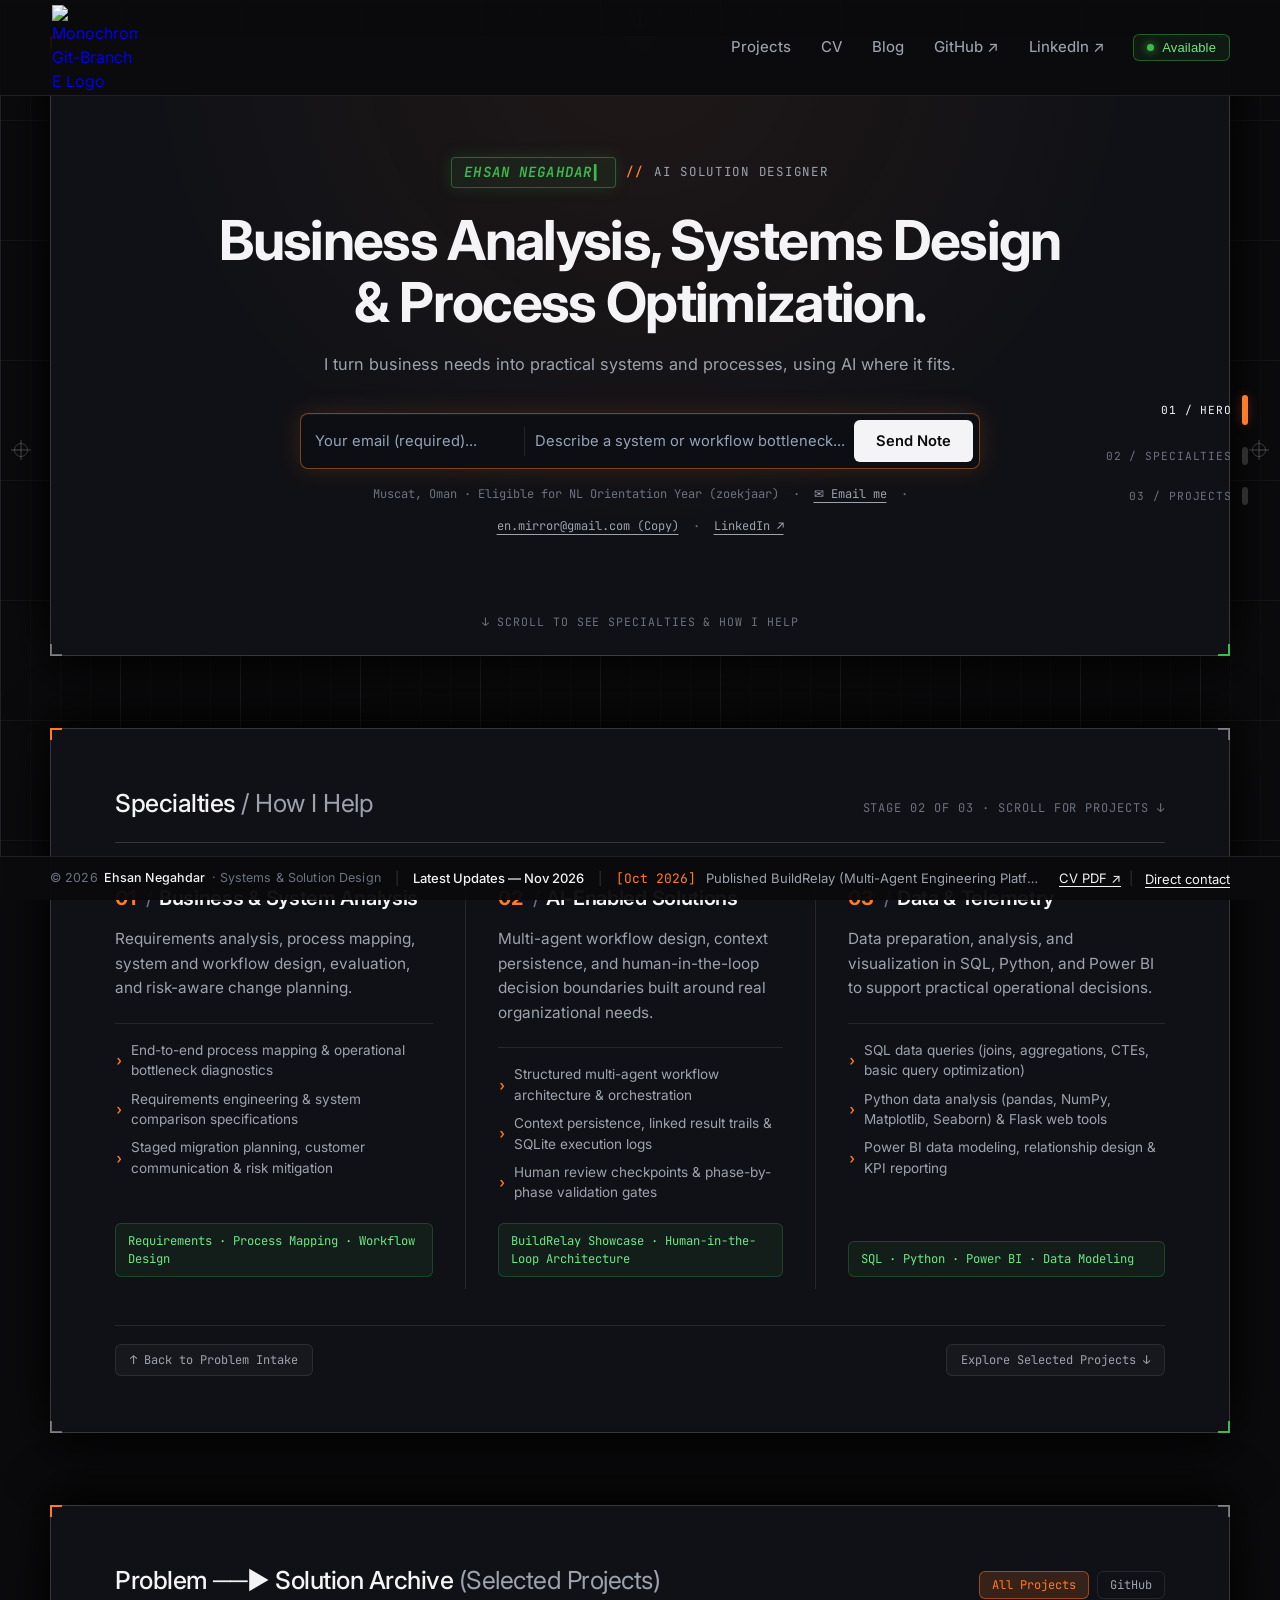
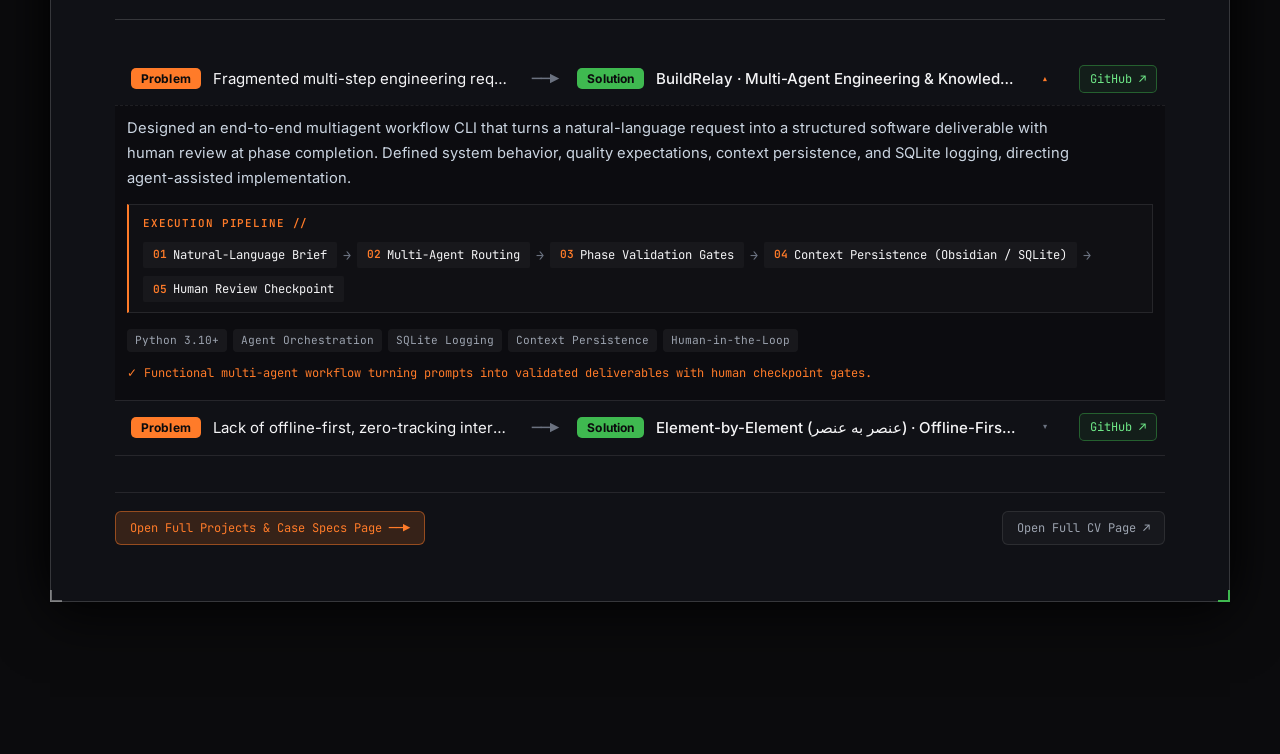
==== commit 406ebc2a: "updating website contents" ====
--- a/index.html
+++ b/index.html
@@ -163,19 +163,47 @@
           </p>
 
           <div class="problem-form-wrap">
-            <div class="hero-contact-row">
+            <form id="problem-form" class="problem-bar" autocomplete="off">
+              <div class="problem-inputs-group">
+                <div class="problem-field-email">
+                  <input
+                    type="email"
+                    id="problem-email"
+                    name="email"
+                    class="problem-input"
+                    placeholder="Your email (required)..."
+                    aria-label="Your email address"
+                    required
+                  />
+                </div>
+                <div class="problem-field-note">
+                  <input
+                    type="text"
+                    id="problem-input"
+                    name="message"
+                    class="problem-input"
+                    placeholder="Describe a system or workflow bottleneck..."
+                    aria-label="Describe a system or workflow bottleneck"
+                    required
+                  />
+                </div>
+              </div>
+              <button type="submit" class="problem-send-btn" id="problem-submit-btn">Send Note</button>
+            </form>
+            <div id="problem-form-feedback" class="problem-form-feedback" aria-live="polite"></div>
+            <div class="hero-quick-meta">
+              <span>Muscat, Oman · Eligible for NL Orientation Year (zoekjaar)</span>
+              <span>·</span>
               <a
                 href="mailto:en.mirror@gmail.com?subject=Inquiry%20%E2%80%94%20Ehsan%20Negahdar"
-                class="problem-send-btn hero-email-btn"
+                class="copy-email-btn"
               >
                 ✉ Email me
               </a>
-              <button type="button" class="stage-step-btn" data-copy-email>
-                Copy email (en.mirror@gmail.com)
+              <span>·</span>
+              <button type="button" class="copy-email-btn" data-copy-email>
+                en.mirror@gmail.com (Copy)
               </button>
-            </div>
-            <div class="hero-quick-meta">
-              <span>Muscat, Oman</span>
               <span>·</span>
               <a
                 href="https://www.linkedin.com/in/ehsan-negahdar/"
--- a/styles/main.css
+++ b/styles/main.css
@@ -1463,9 +1463,14 @@
 .cv-name-row {
   display: flex;
   justify-content: space-between;
-  align-items: flex-end;
+  align-items: flex-start;
   flex-wrap: wrap;
-  gap: 16px;
+  gap: 16px 24px;
+}
+
+.cv-name-row > div:first-child {
+  flex: 1 1 320px;
+  min-width: 0;
 }
 
 .cv-name {
@@ -1480,6 +1485,7 @@
   font-family: var(--font-mono);
   font-size: 0.8rem;
   letter-spacing: 0.06em;
+  line-height: 1.5;
   text-transform: uppercase;
   color: var(--accent-orange);
   margin-top: 6px;
@@ -1491,6 +1497,7 @@
   color: var(--text-secondary);
   text-align: right;
   line-height: 1.85;
+  margin-left: auto;
 }
 
 .cv-contact a {
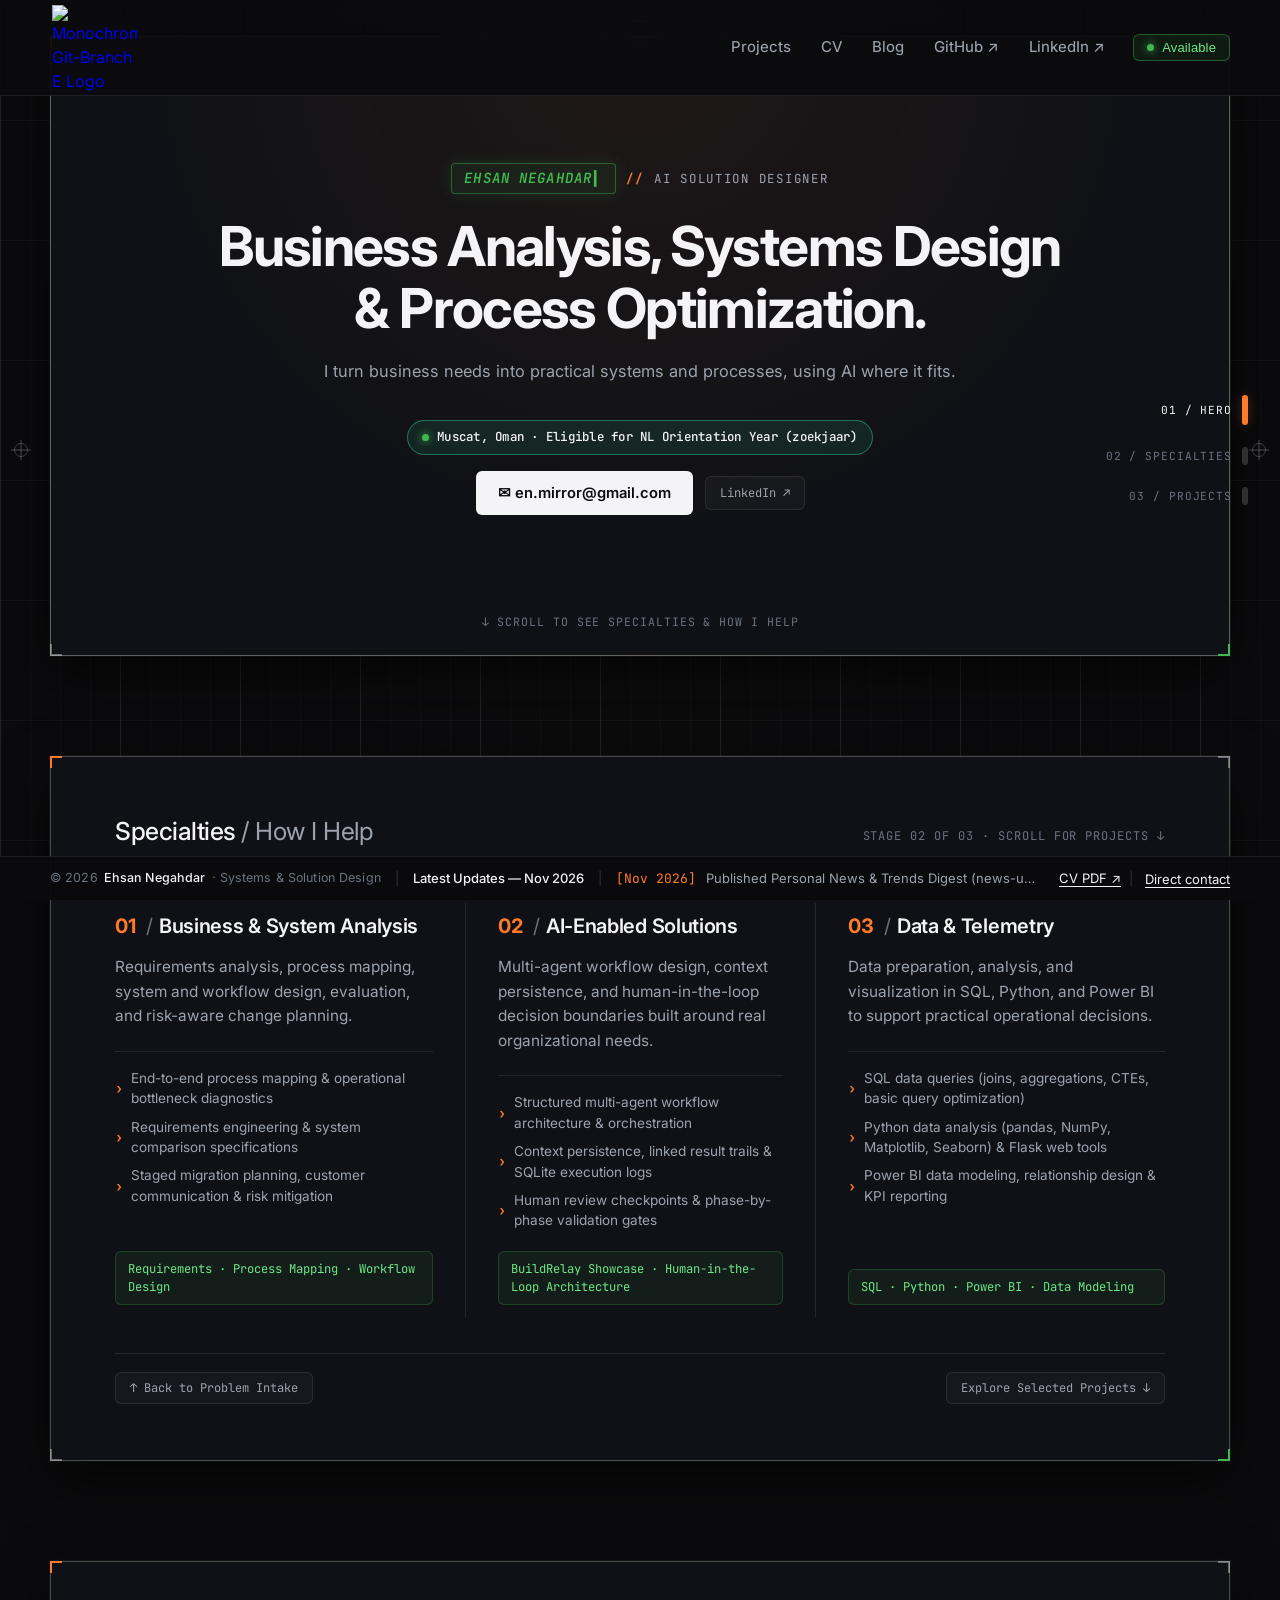
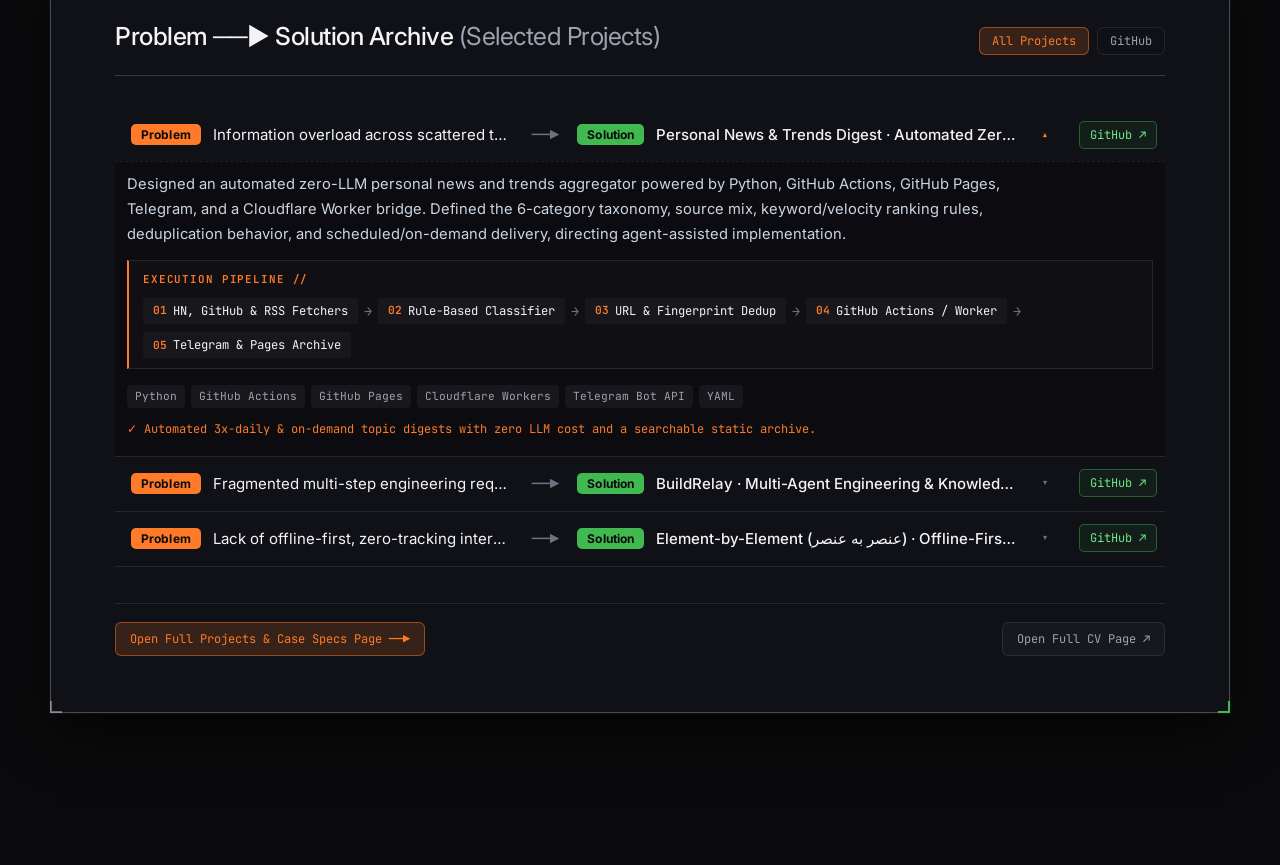
==== commit 49721899: "updating contect and fixing design isssues in the hero section" ====
--- a/index.html
+++ b/index.html
@@ -163,53 +163,22 @@
           </p>
 
           <div class="problem-form-wrap">
-            <form id="problem-form" class="problem-bar" autocomplete="off">
-              <div class="problem-inputs-group">
-                <div class="problem-field-email">
-                  <input
-                    type="email"
-                    id="problem-email"
-                    name="email"
-                    class="problem-input"
-                    placeholder="Your email (required)..."
-                    aria-label="Your email address"
-                    required
-                  />
-                </div>
-                <div class="problem-field-note">
-                  <input
-                    type="text"
-                    id="problem-input"
-                    name="message"
-                    class="problem-input"
-                    placeholder="Describe a system or workflow bottleneck..."
-                    aria-label="Describe a system or workflow bottleneck"
-                    required
-                  />
-                </div>
-              </div>
-              <button type="submit" class="problem-send-btn" id="problem-submit-btn">Send Note</button>
-            </form>
-            <div id="problem-form-feedback" class="problem-form-feedback" aria-live="polite"></div>
-            <div class="hero-quick-meta">
+            <div class="hero-eligibility-badge">
+              <span class="status-dot" aria-hidden="true"></span>
               <span>Muscat, Oman · Eligible for NL Orientation Year (zoekjaar)</span>
-              <span>·</span>
+            </div>
+            <div class="hero-contact-row">
               <a
                 href="mailto:en.mirror@gmail.com?subject=Inquiry%20%E2%80%94%20Ehsan%20Negahdar"
-                class="copy-email-btn"
+                class="problem-send-btn hero-email-btn"
               >
-                ✉ Email me
+                ✉ en.mirror@gmail.com
               </a>
-              <span>·</span>
-              <button type="button" class="copy-email-btn" data-copy-email>
-                en.mirror@gmail.com (Copy)
-              </button>
-              <span>·</span>
               <a
                 href="https://www.linkedin.com/in/ehsan-negahdar/"
                 target="_blank"
                 rel="noopener noreferrer"
-                class="copy-email-btn"
+                class="stage-step-btn"
               >
                 LinkedIn ↗
               </a>
--- a/styles/main.css
+++ b/styles/main.css
@@ -436,12 +436,12 @@
 
 #stage-specialties {
   z-index: 20;
-  margin-top: 0;
+  margin-top: 28px;
 }
 
 #stage-archive {
   z-index: 30;
-  margin-top: 0;
+  margin-top: 28px;
 }
 
 /* ==========================================================================
@@ -453,9 +453,9 @@
   max-width: var(--max-w);
   background-color: #101116;
   background-image: none;
-  border: 1px solid var(--border-strong);
+  border: 1px solid rgba(255, 255, 255, 0.24);
   padding: 56px 64px;
-  box-shadow: 0 -16px 40px rgba(0, 0, 0, 0.78), 0 20px 50px rgba(0, 0, 0, 0.6);
+  box-shadow: 0 0 0 1px rgba(255, 255, 255, 0.04), 0 20px 50px rgba(0, 0, 0, 0.65);
   will-change: transform, opacity;
   transform: translate3d(0, 0, 0);
   backface-visibility: hidden;
@@ -510,6 +510,7 @@
   align-items: center;
   justify-content: center;
   text-align: center;
+  border: 1px solid rgba(255, 255, 255, 0.32);
   background-color: #101116;
   background-image: radial-gradient(circle at 50% 0%, rgba(255, 123, 41, 0.065), transparent 58%);
 }
@@ -3126,8 +3127,25 @@
   display: flex;
   flex-wrap: wrap;
   align-items: center;
+  justify-content: center;
   gap: 12px;
   margin-bottom: 14px;
+}
+
+.hero-eligibility-badge {
+  display: inline-flex;
+  align-items: center;
+  gap: 8px;
+  padding: 7px 14px;
+  margin-bottom: 16px;
+  border-radius: 999px;
+  background: rgba(52, 211, 153, 0.1);
+  border: 1px solid rgba(52, 211, 153, 0.45);
+  color: #f3f4f6;
+  font-family: var(--font-mono);
+  font-size: 0.78rem;
+  font-weight: 500;
+  letter-spacing: 0.02em;
 }
 
 .hero-email-btn {
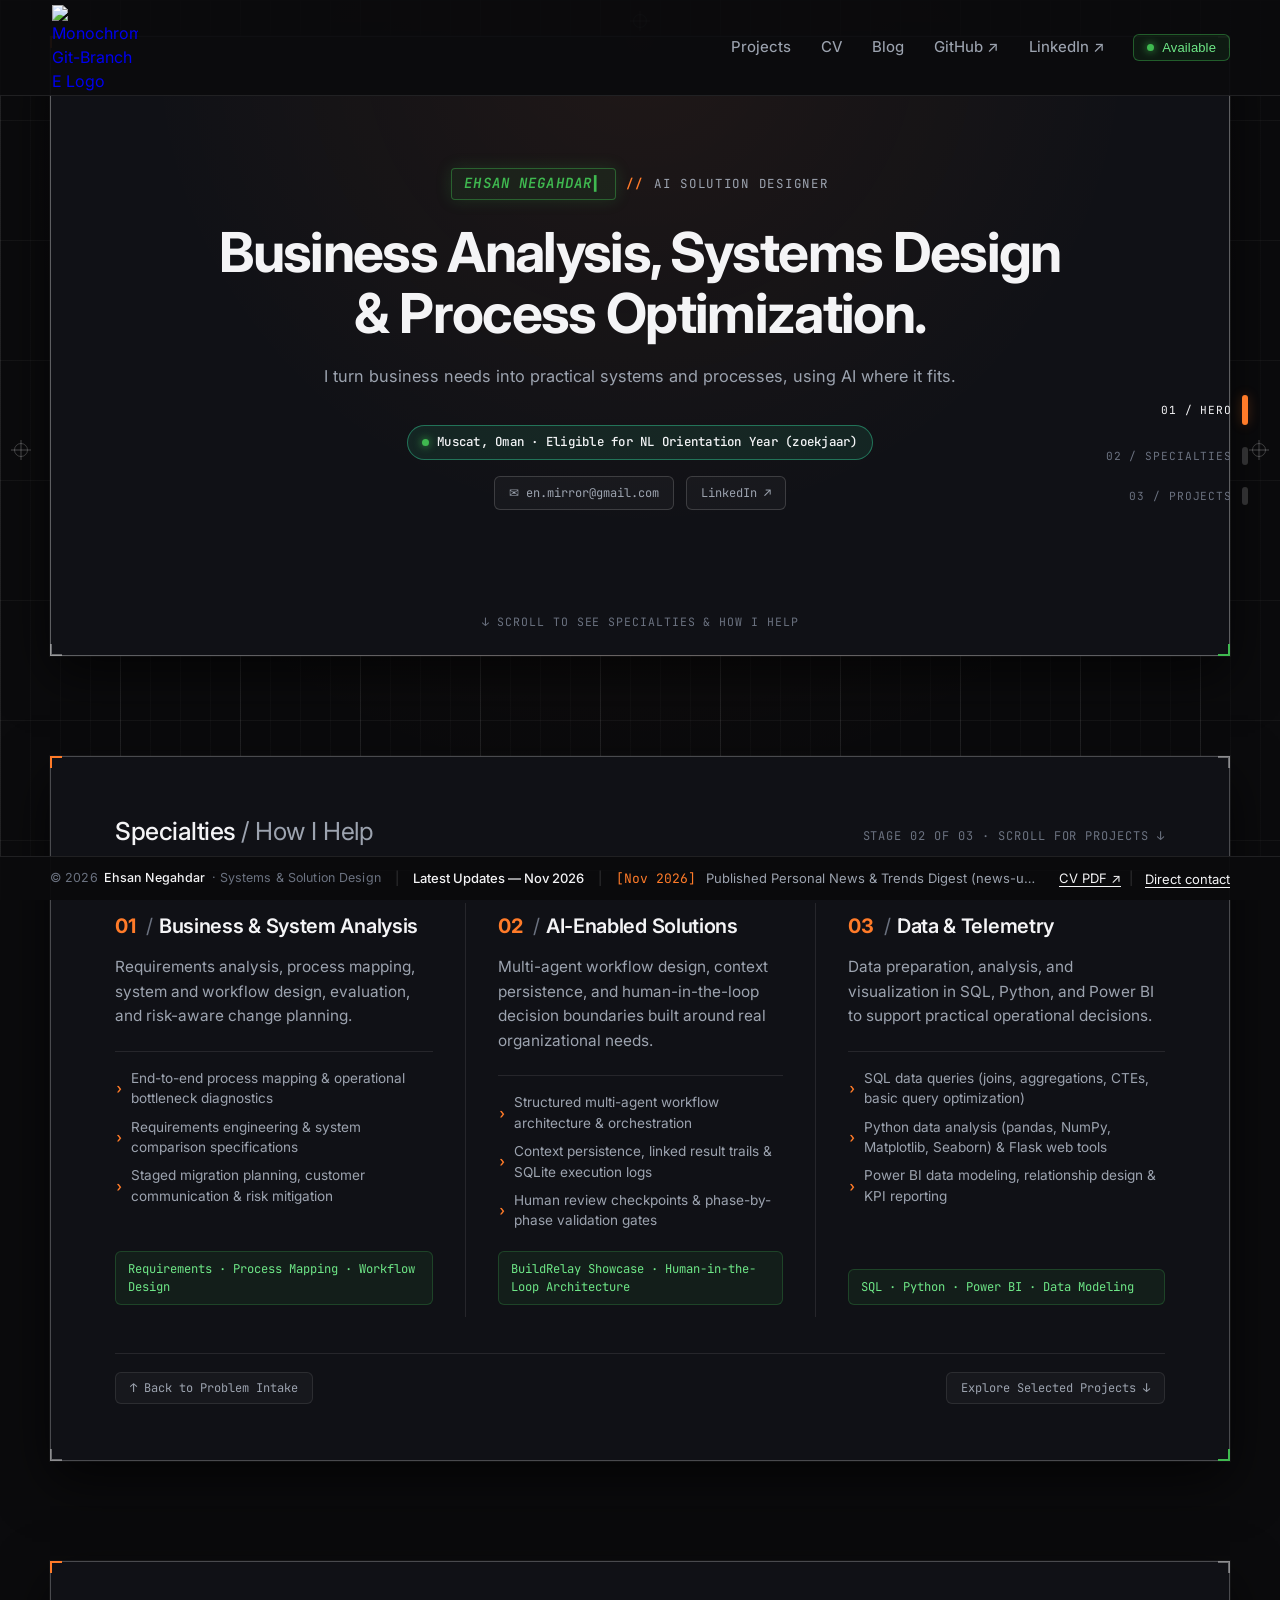
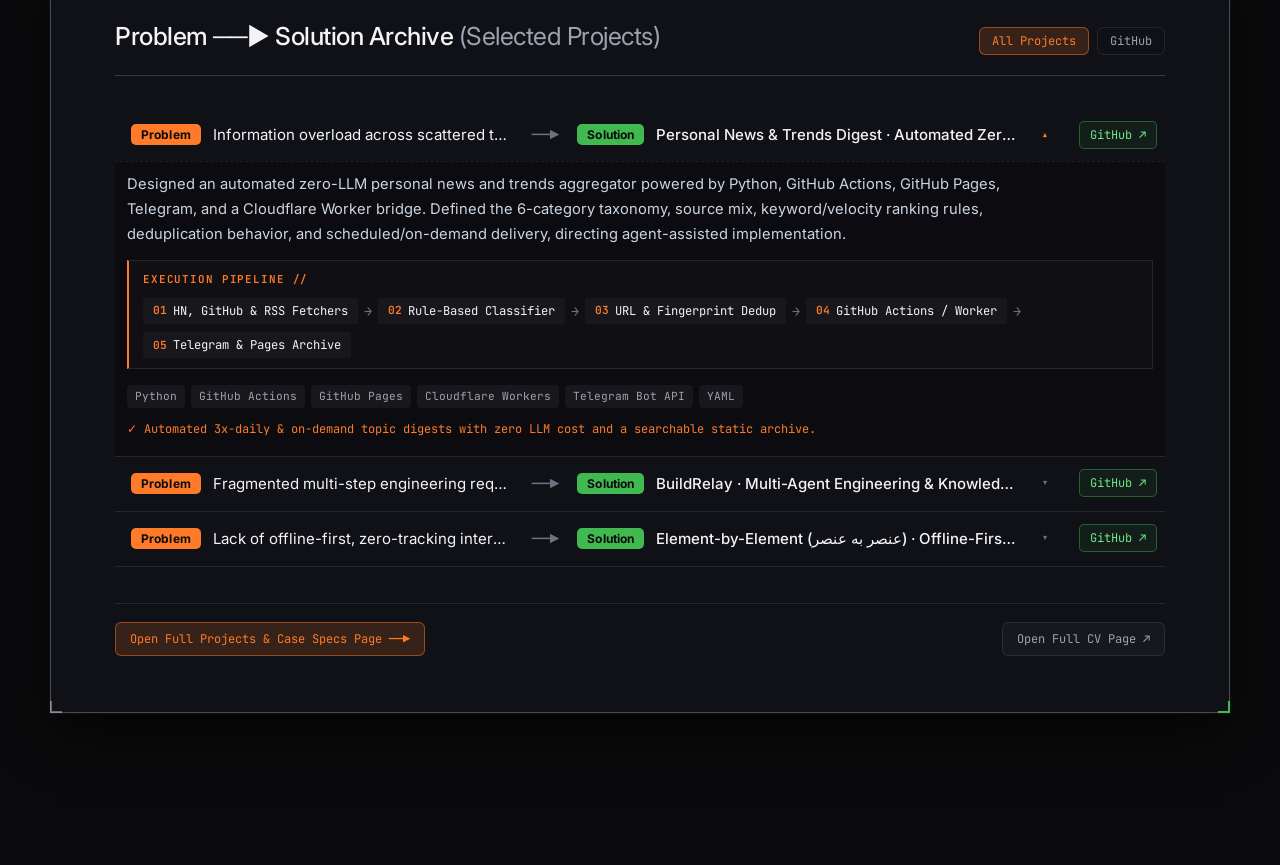
==== commit 3fe9255a: "updates in design of hero" ====
--- a/index.html
+++ b/index.html
@@ -170,7 +170,7 @@
             <div class="hero-contact-row">
               <a
                 href="mailto:en.mirror@gmail.com?subject=Inquiry%20%E2%80%94%20Ehsan%20Negahdar"
-                class="problem-send-btn hero-email-btn"
+                class="stage-step-btn hero-action-btn"
               >
                 ✉ en.mirror@gmail.com
               </a>
@@ -178,7 +178,7 @@
                 href="https://www.linkedin.com/in/ehsan-negahdar/"
                 target="_blank"
                 rel="noopener noreferrer"
-                class="stage-step-btn"
+                class="stage-step-btn hero-action-btn"
               >
                 LinkedIn ↗
               </a>
--- a/styles/main.css
+++ b/styles/main.css
@@ -3148,13 +3148,18 @@
   letter-spacing: 0.02em;
 }
 
-.hero-email-btn {
-  display: inline-flex;
-  align-items: center;
-  justify-content: center;
-  gap: 8px;
-  text-decoration: none;
-  padding: 11px 22px;
+.hero-action-btn {
+  padding: 7px 14px;
+  font-size: 0.75rem;
+  background: rgba(255, 255, 255, 0.03);
+  border-color: var(--border-strong);
+  color: var(--text-secondary);
+}
+
+.hero-action-btn:hover {
+  background: rgba(255, 255, 255, 0.07);
+  border-color: rgba(255, 255, 255, 0.28);
+  color: var(--text-primary);
 }
 
 .project-diagram-wrap {
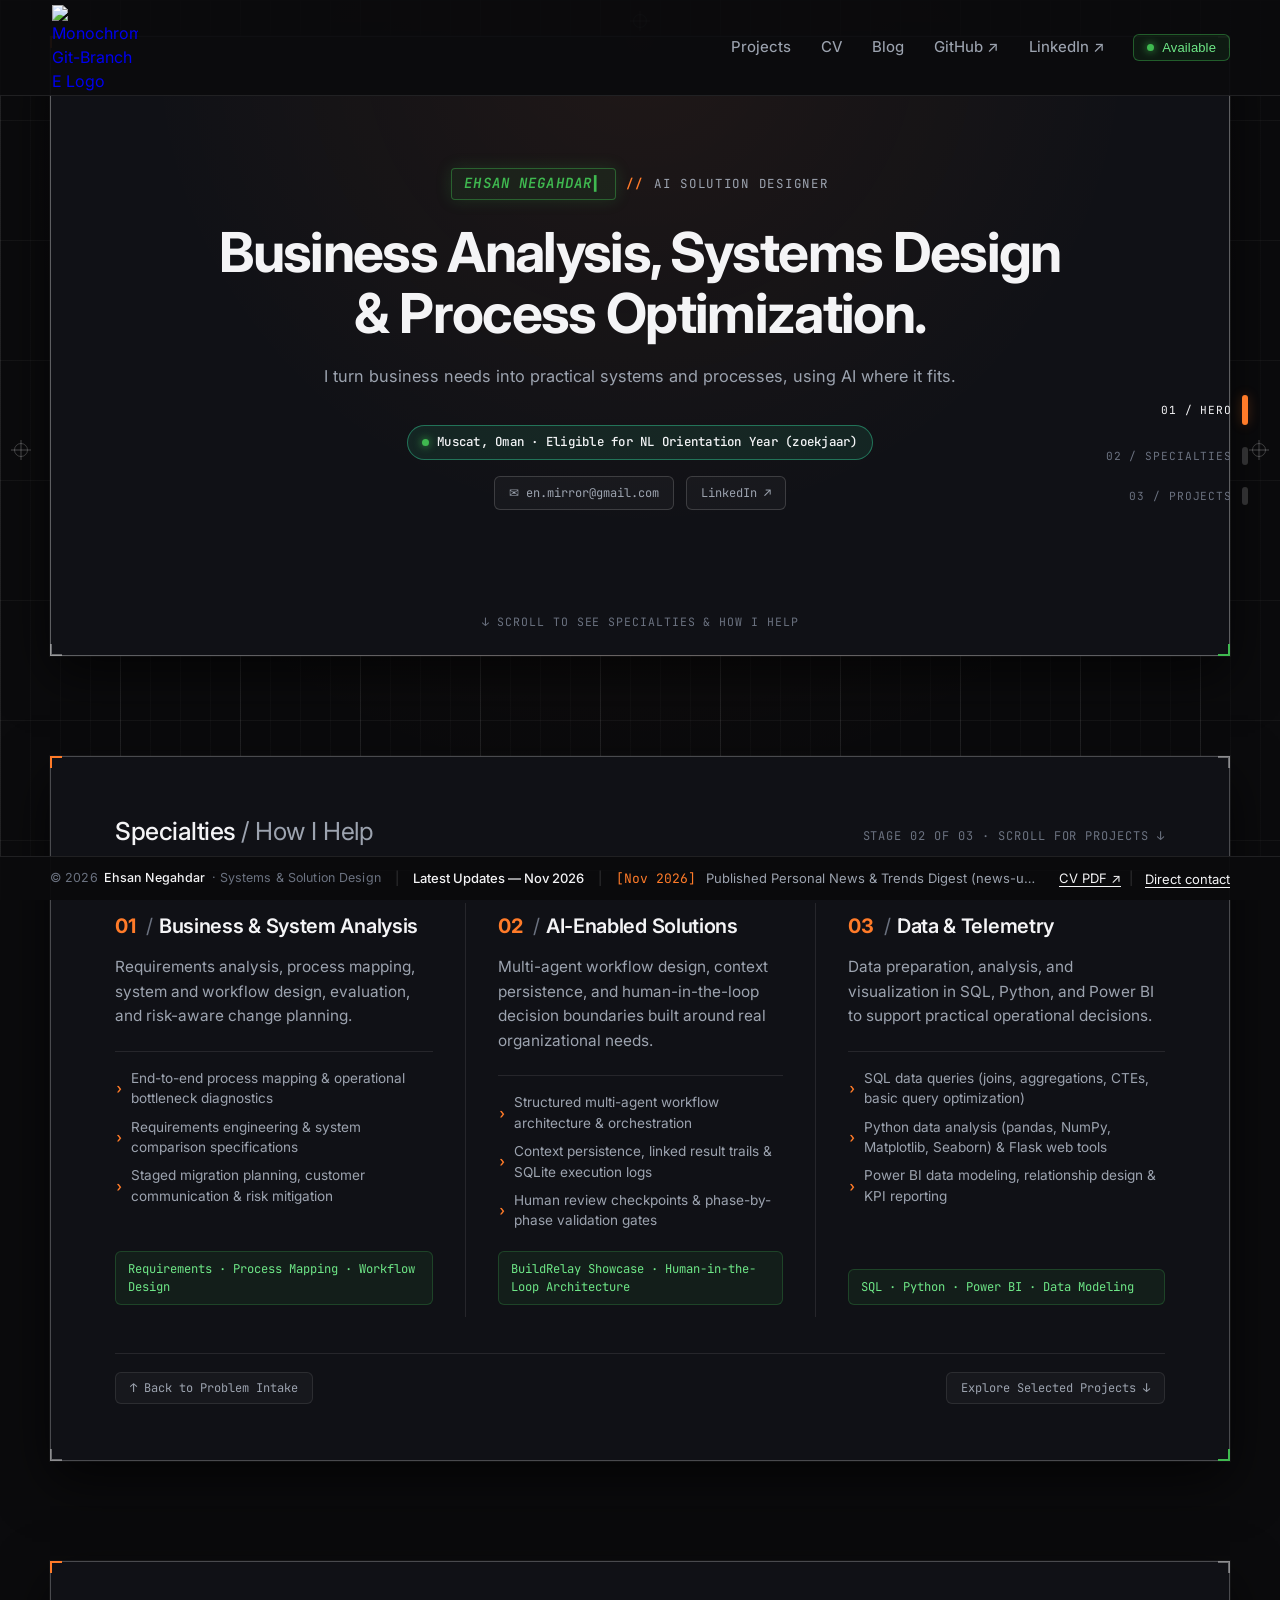
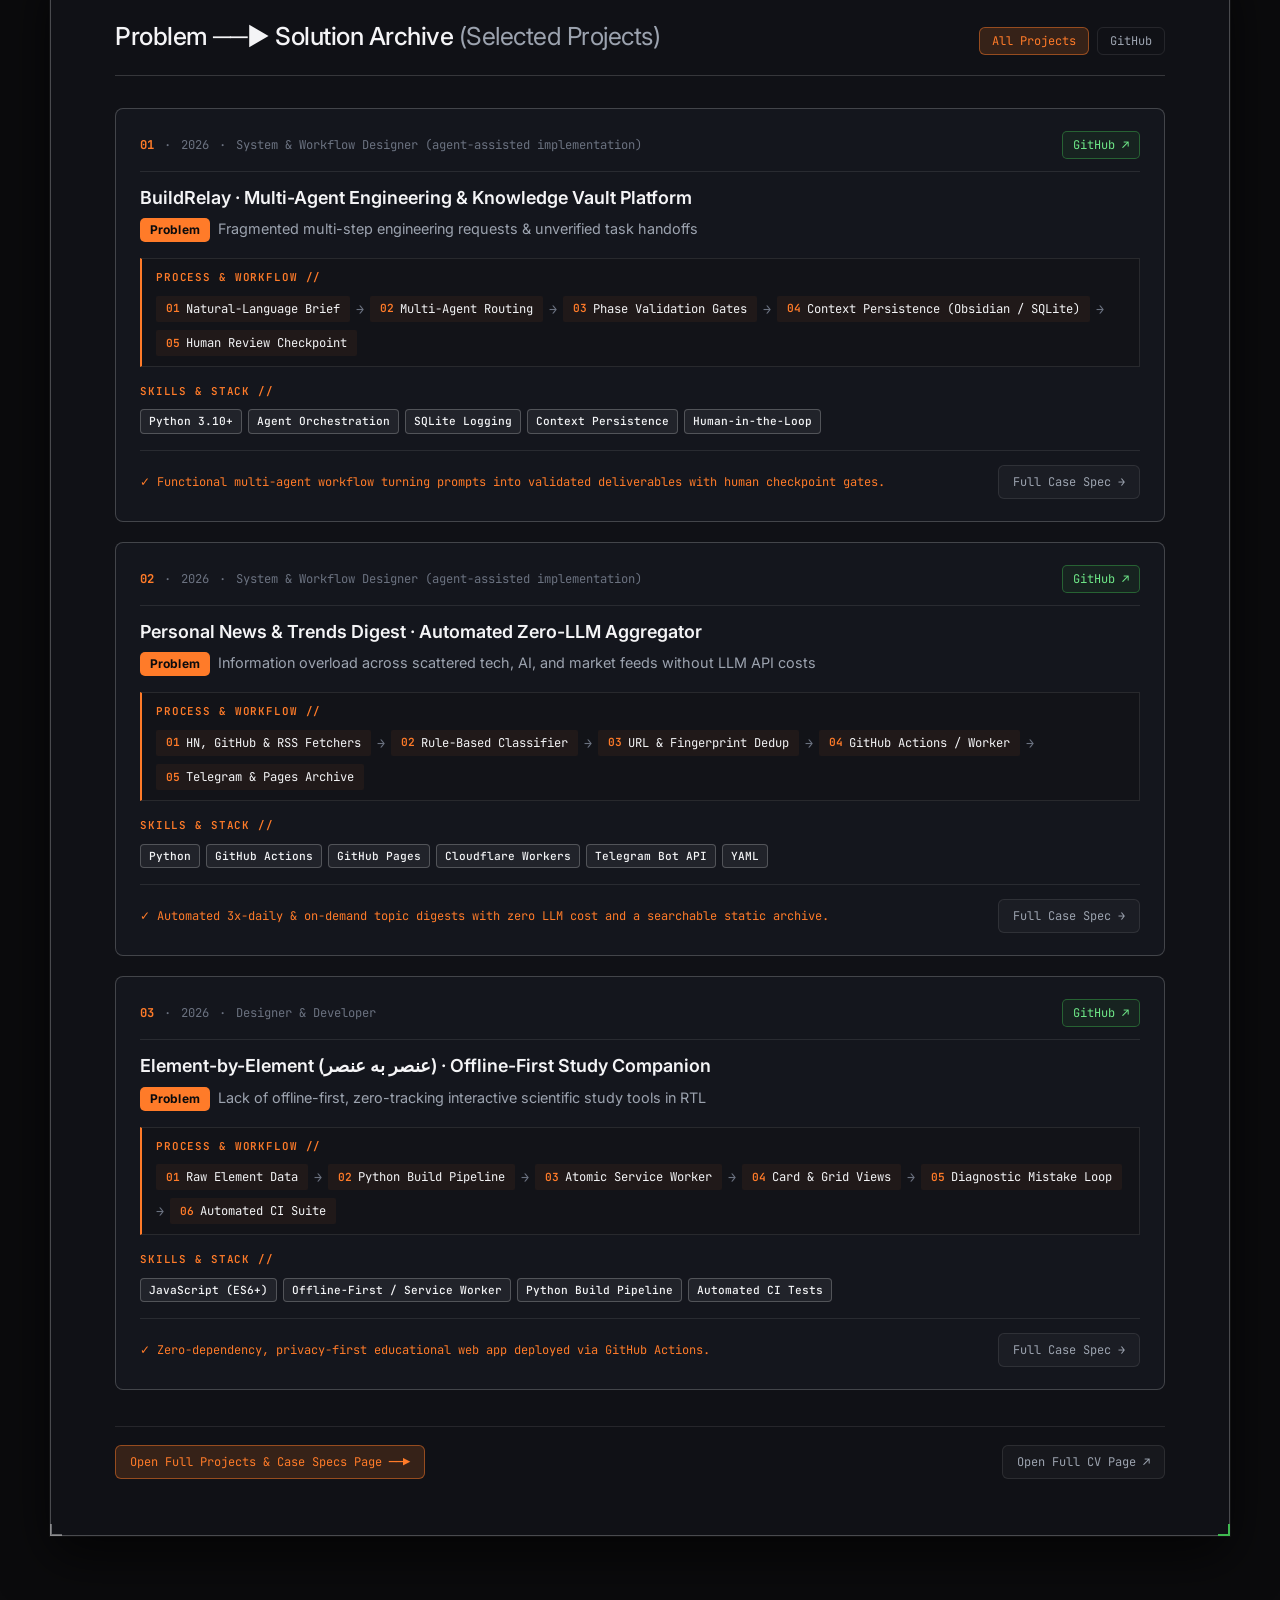
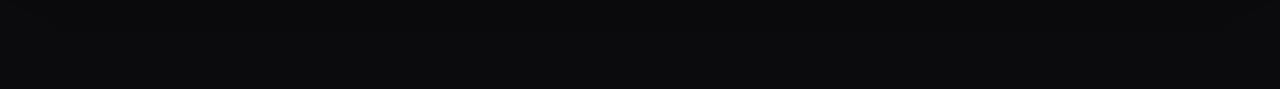
==== commit 5298012e: "updating the html tag from google console for SEO" ====
--- a/index.html
+++ b/index.html
@@ -3,6 +3,7 @@
   <head>
     <meta charset="UTF-8" />
     <meta name="viewport" content="width=device-width, initial-scale=1.0" />
+    <meta name="google-site-verification" content="PUgYoX5kFyeaux7936UP8etf-HJ4ROskuMgEYH7qtpE" />
     <title>Ehsan Negahdar — AI Solution Designer | Business Analysis, Systems Design &amp; Process Optimization</title>
     <meta
       name="description"
@@ -10,15 +11,17 @@
     />
     <meta name="author" content="Ehsan Negahdar" />
     <meta name="theme-color" content="#0b0b0d" />
+    <link rel="canonical" href="https://dutch-panda.github.io/" />
 
     <!-- Open Graph / Facebook -->
     <meta property="og:type" content="website" />
+    <meta property="og:url" content="https://dutch-panda.github.io/" />
     <meta property="og:title" content="Ehsan Negahdar — AI Solution Designer" />
     <meta
       property="og:description"
       content="I turn business needs into practical systems and processes, using AI where it fits."
     />
-    <meta property="og:image" content="./assets/logo-git-e.svg" />
+    <meta property="og:image" content="https://dutch-panda.github.io/assets/logo-git-e.svg" />
 
     <!-- Twitter Card -->
     <meta name="twitter:card" content="summary" />
@@ -27,7 +30,57 @@
       name="twitter:description"
       content="I turn business needs into practical systems and processes, using AI where it fits."
     />
-    <meta name="twitter:image" content="./assets/logo-git-e.svg" />
+    <meta name="twitter:image" content="https://dutch-panda.github.io/assets/logo-git-e.svg" />
+
+    <!-- Structured Data (Schema.org Person & WebSite) -->
+    <script type="application/ld+json">
+      {
+        "@context": "https://schema.org",
+        "@graph": [
+          {
+            "@type": "Person",
+            "@id": "https://dutch-panda.github.io/#person",
+            "name": "Ehsan Negahdar",
+            "url": "https://dutch-panda.github.io/",
+            "jobTitle": "AI Solution Designer",
+            "description": "Business Analysis, Systems Design & Process Optimization. I turn business needs into practical systems and processes, using AI where it fits.",
+            "alumniOf": [
+              {
+                "@type": "CollegeOrUniversity",
+                "name": "University of Amsterdam"
+              },
+              {
+                "@type": "CollegeOrUniversity",
+                "name": "University of Tehran"
+              }
+            ],
+            "knowsAbout": [
+              "Business Analysis",
+              "Systems Design",
+              "Process Optimization",
+              "AI Solution Design",
+              "Multi-Agent Workflows",
+              "SQL",
+              "Python",
+              "Power BI"
+            ],
+            "sameAs": [
+              "https://www.linkedin.com/in/ehsan-negahdar/",
+              "https://github.com/Dutch-panda"
+            ]
+          },
+          {
+            "@type": "WebSite",
+            "@id": "https://dutch-panda.github.io/#website",
+            "url": "https://dutch-panda.github.io/",
+            "name": "Ehsan Negahdar — AI Solution Designer",
+            "publisher": {
+              "@id": "https://dutch-panda.github.io/#person"
+            }
+          }
+        ]
+      }
+    </script>
 
     <link rel="icon" type="image/svg+xml" href="./assets/logo-git-e.svg" />
     <link rel="preconnect" href="https://fonts.googleapis.com" />
--- a/styles/main.css
+++ b/styles/main.css
@@ -1297,6 +1297,7 @@
 
 .project-case-card {
   padding: 36px 44px;
+  scroll-margin-top: calc(var(--header-h) + 24px);
 }
 
 .project-case-top {
@@ -3176,6 +3177,82 @@
   display: block;
 }
 
+/* Homepage Distinct Scannable Project Cards */
+#stage-archive .archive-list {
+  display: flex;
+  flex-direction: column;
+  gap: 20px;
+}
+
+.home-project-card {
+  background: #14161d;
+  border: 1px solid rgba(255, 255, 255, 0.2);
+  border-radius: 8px;
+  padding: 22px 24px;
+  transition: border-color 180ms ease, transform 180ms ease;
+}
+
+.home-project-card:hover {
+  border-color: rgba(255, 123, 41, 0.45);
+}
+
+.home-project-top {
+  padding-bottom: 12px;
+  margin-bottom: 14px;
+}
+
+.home-project-index {
+  color: var(--accent-orange);
+  font-weight: 700;
+}
+
+.home-project-title {
+  font-size: 1.12rem;
+  font-weight: 600;
+  color: var(--text-primary);
+  margin: 0 0 8px 0;
+  line-height: 1.35;
+}
+
+.home-project-problem {
+  font-size: 0.9rem;
+  color: var(--text-secondary);
+  margin: 0 0 16px 0;
+  line-height: 1.5;
+  display: flex;
+  align-items: baseline;
+  flex-wrap: wrap;
+  gap: 8px;
+}
+
+.home-pipeline .pipeline-step {
+  border-color: rgba(255, 123, 41, 0.35);
+  background: rgba(255, 123, 41, 0.06);
+  color: #f3f4f6;
+}
+
+.home-project-skills-wrap {
+  margin-top: 14px;
+}
+
+.home-project-skills .stack-pill {
+  background: rgba(255, 255, 255, 0.06);
+  border: 1px solid rgba(255, 255, 255, 0.22);
+  color: #f3f4f6;
+  font-weight: 500;
+}
+
+.home-project-footer {
+  margin-top: 16px;
+  padding-top: 14px;
+  border-top: 1px solid var(--border-hairline);
+  display: flex;
+  align-items: center;
+  justify-content: space-between;
+  flex-wrap: wrap;
+  gap: 12px;
+}
+
 /* ==========================================================================
    ACCESSIBILITY: PREFERS-REDUCED-MOTION
    ========================================================================== */
